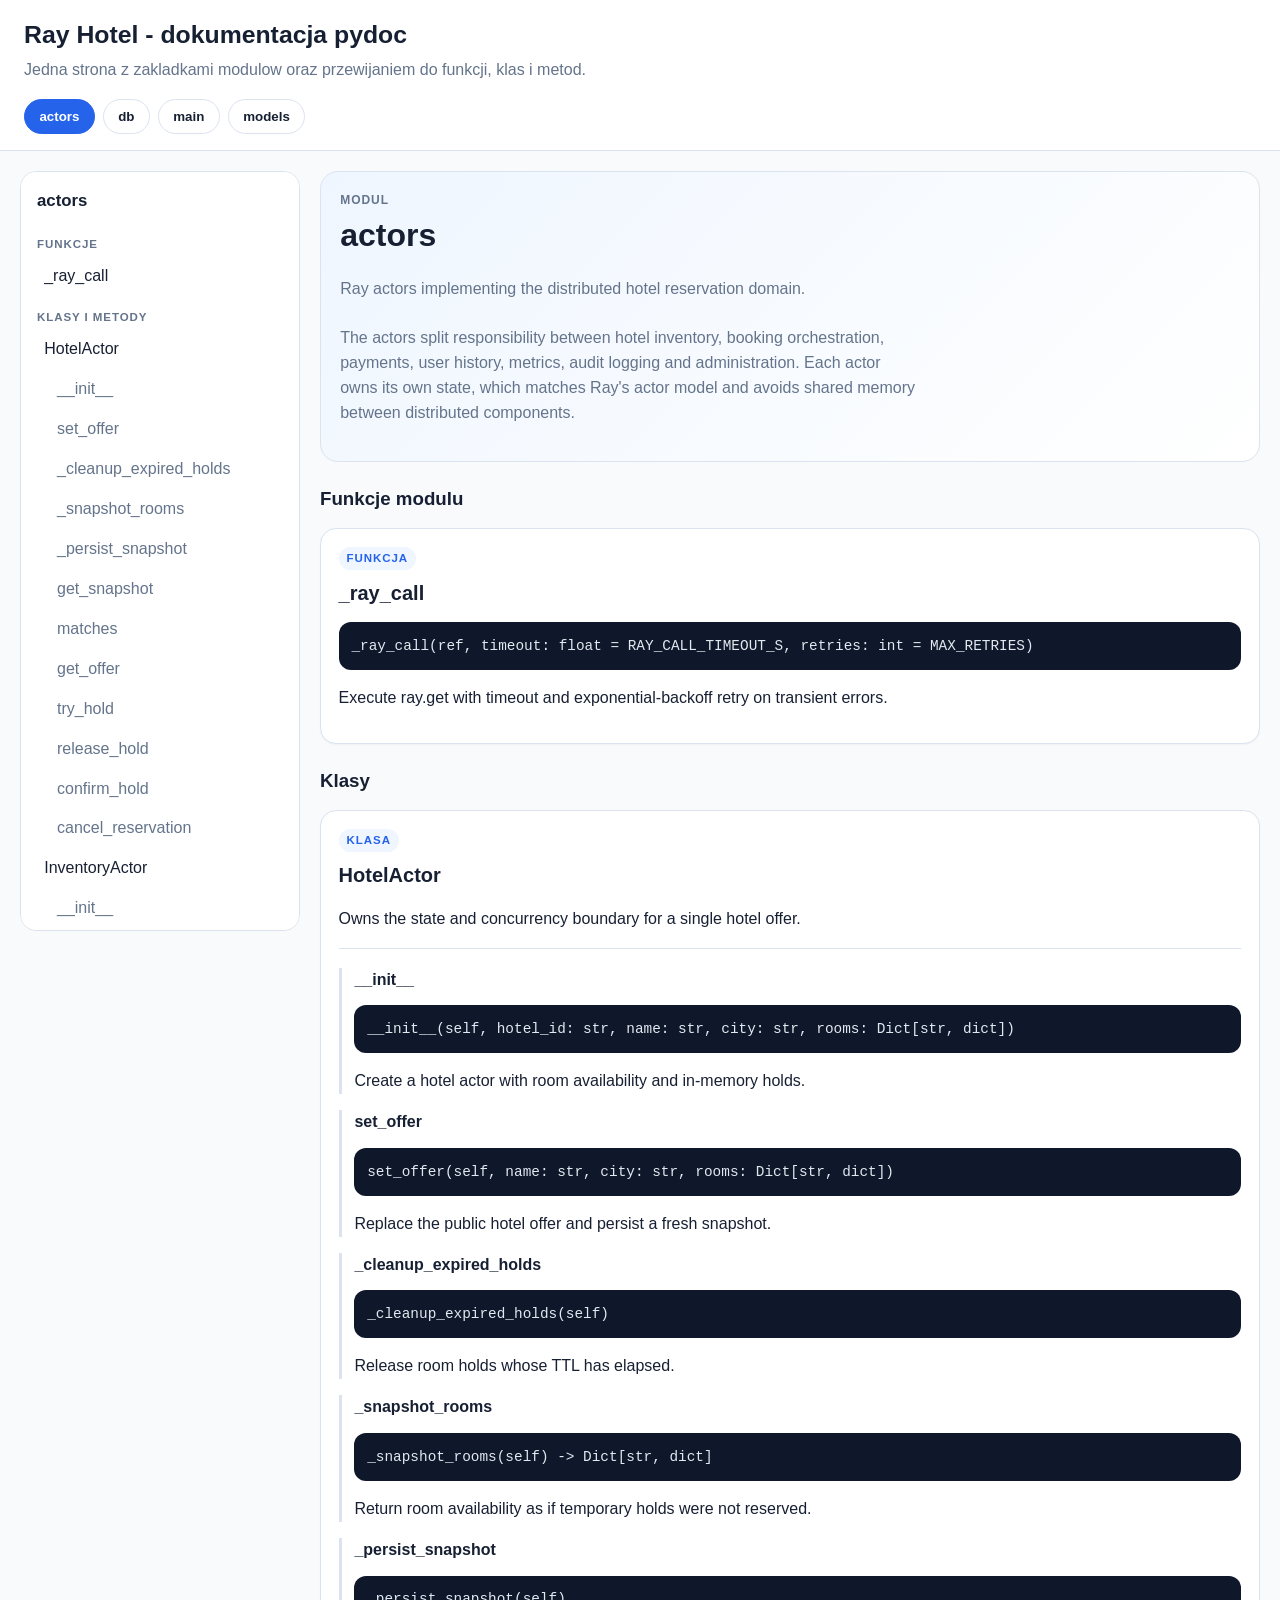
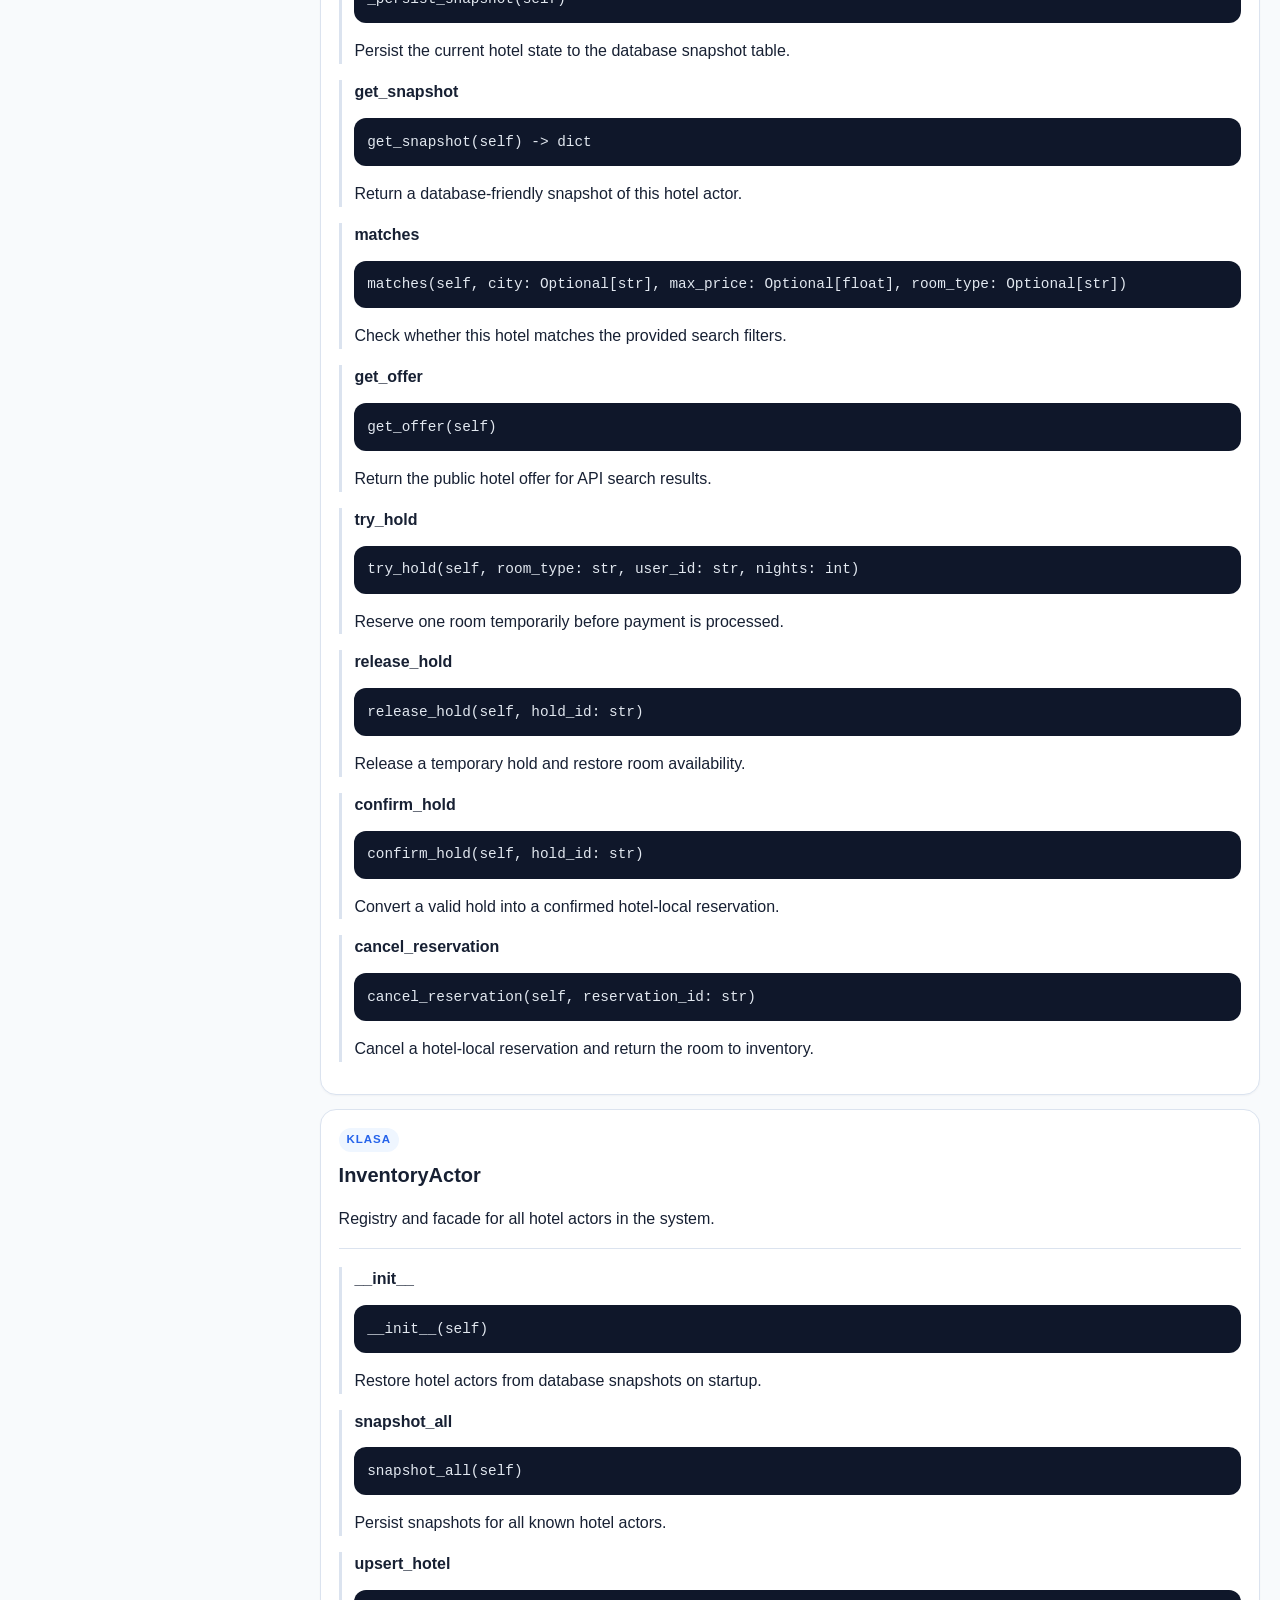
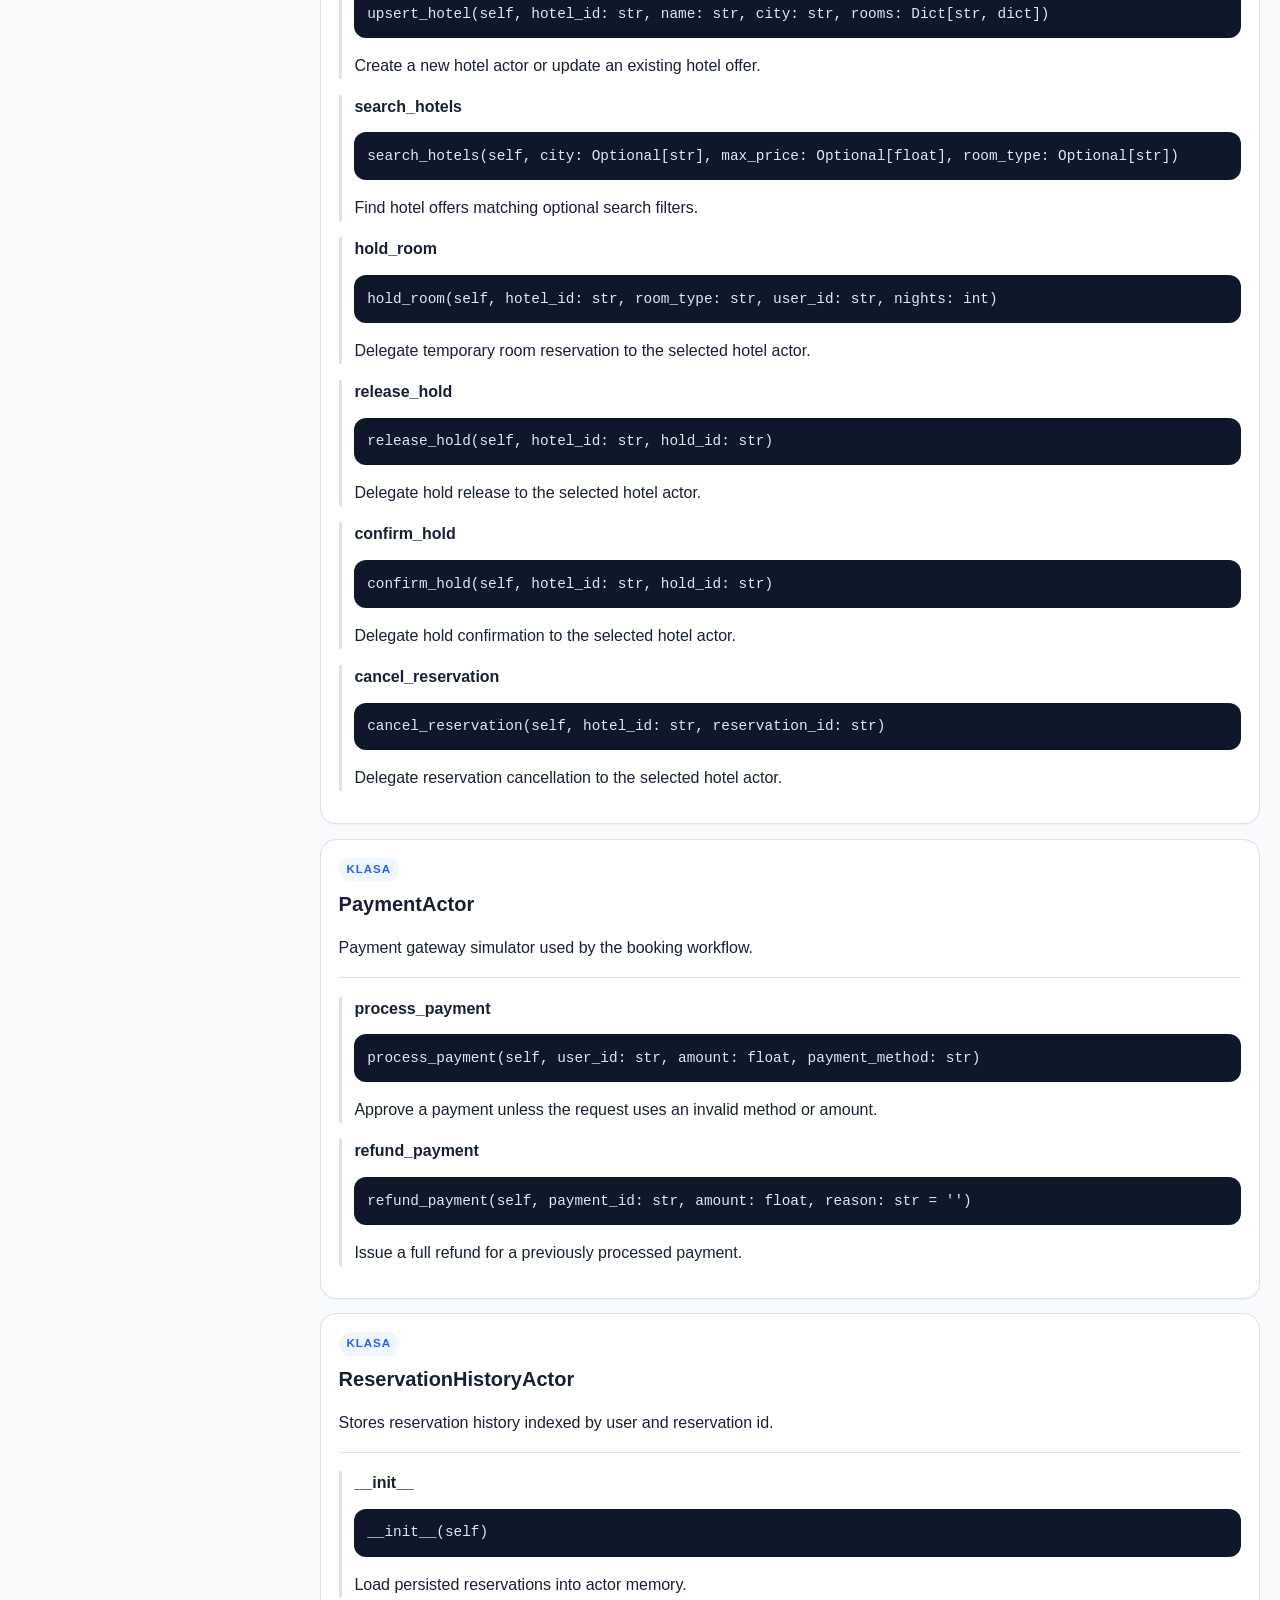
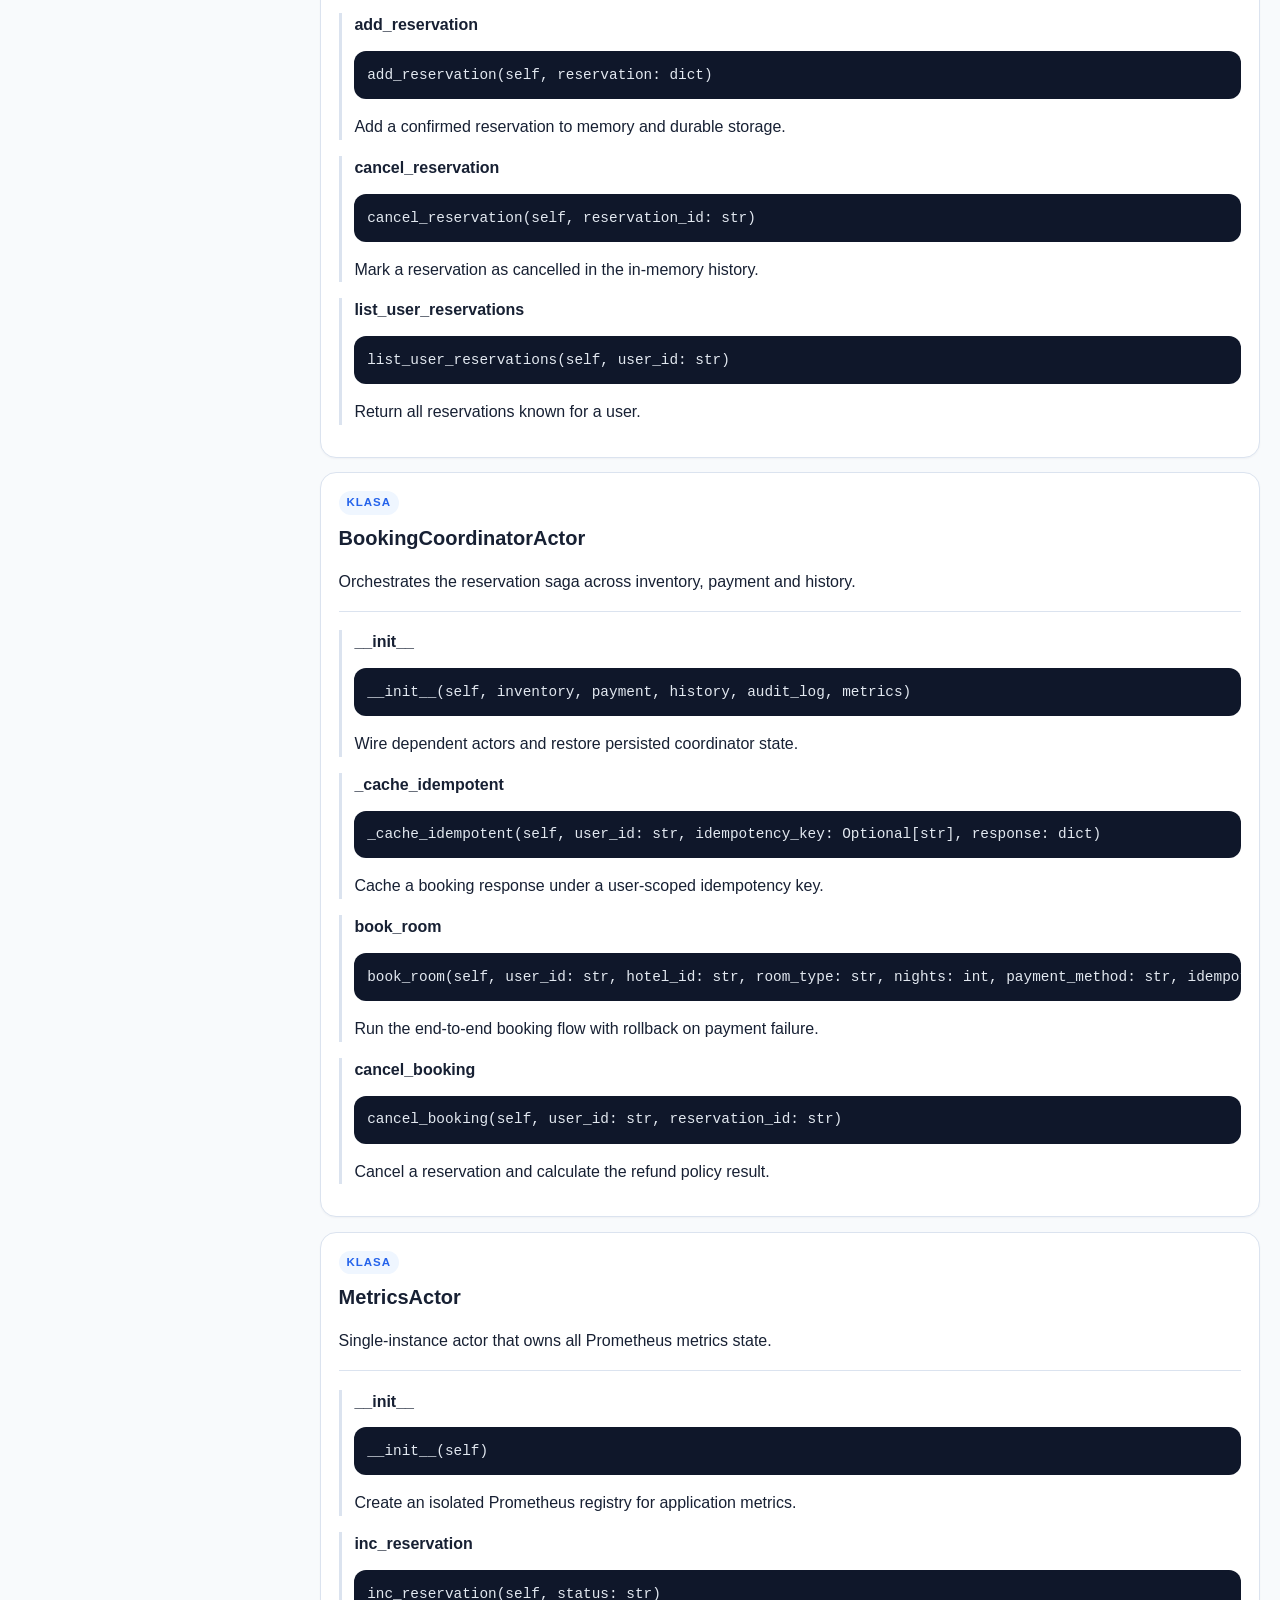
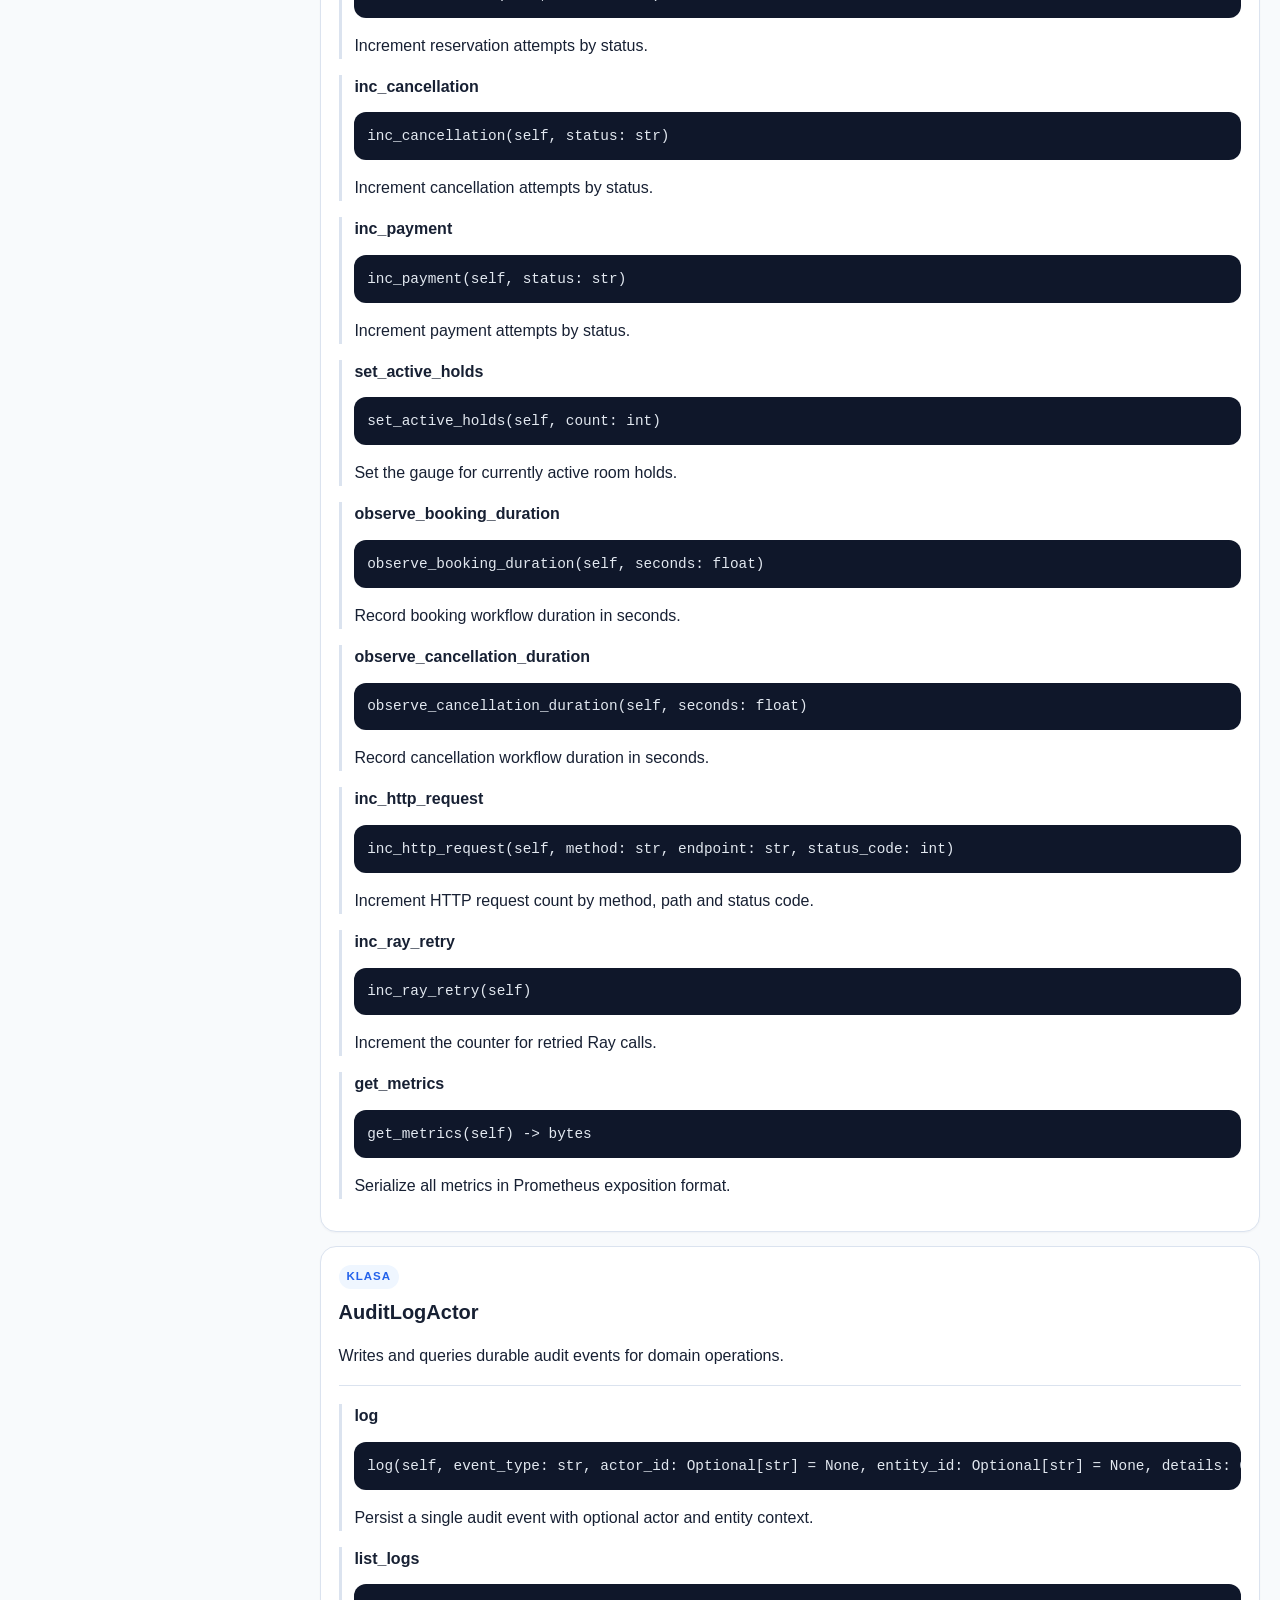
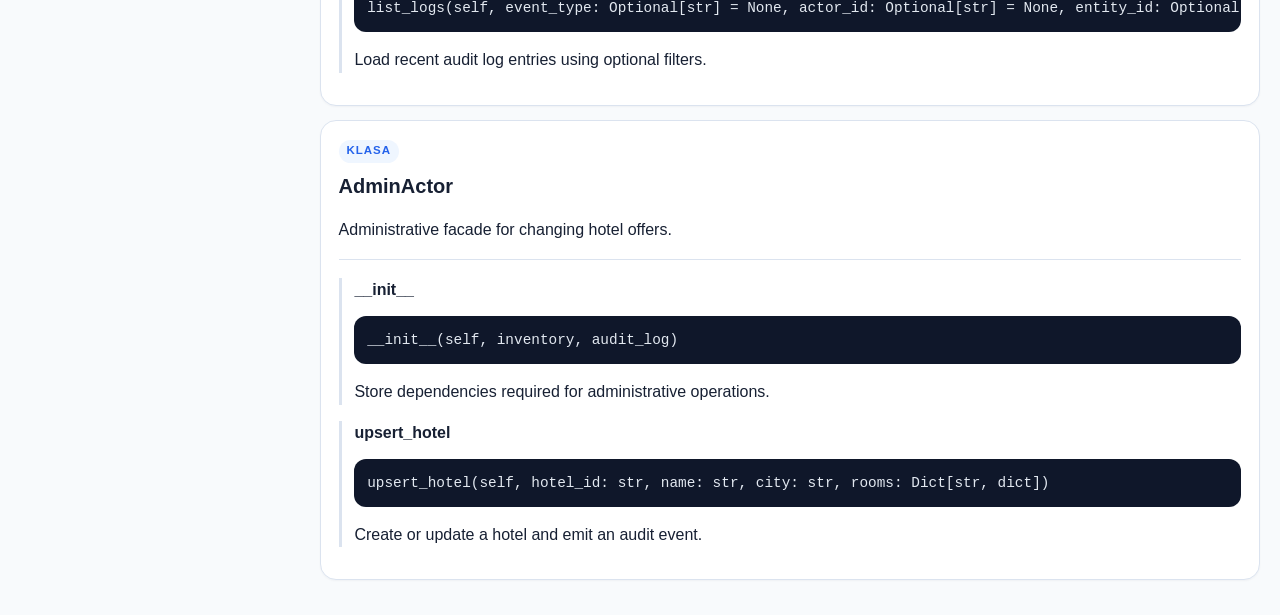
==== docs/pydoc/index.html @ 4aa2797e "docs" ====
<!doctype html>
<html lang='pl'>
<head>
<meta charset='utf-8'>
<meta name='viewport' content='width=device-width, initial-scale=1'>
<title>Ray Hotel - pydoc</title>
<style>
:root{--bg:#f8fafc;--panel:#fff;--ink:#172033;--muted:#64748b;--line:#dbe3ef;--brand:#2563eb;--soft:#eff6ff}
*{box-sizing:border-box}html{scroll-behavior:smooth}body{margin:0;background:var(--bg);color:var(--ink);font-family:Segoe UI,Arial,sans-serif;line-height:1.55}
header{position:sticky;top:0;z-index:20;background:rgba(255,255,255,.94);backdrop-filter:blur(8px);border-bottom:1px solid var(--line);padding:1rem 1.5rem}
h1{margin:0;font-size:1.55rem}header p{margin:.25rem 0 1rem;color:var(--muted)}
.tabs{display:flex;gap:.5rem;flex-wrap:wrap}.tab{border:1px solid var(--line);background:#fff;color:var(--ink);padding:.55rem .9rem;border-radius:999px;cursor:pointer;font-weight:650}
.tab.active,.tab:hover{background:var(--brand);border-color:var(--brand);color:#fff}
.layout{display:grid;grid-template-columns:280px minmax(0,1fr);gap:1.25rem;max-width:1280px;margin:0 auto;padding:1.25rem}
aside{position:sticky;top:118px;align-self:start;max-height:calc(100vh - 140px);overflow:auto;background:var(--panel);border:1px solid var(--line);border-radius:16px;padding:1rem}
.module-nav{display:none}.module-nav.active{display:grid;gap:.25rem}.module-nav strong{font-size:1.05rem;margin-bottom:.45rem}.module-nav span{margin-top:.7rem;font-size:.72rem;text-transform:uppercase;letter-spacing:.08em;color:var(--muted);font-weight:800}
.module-nav a{display:block;text-decoration:none;color:var(--ink);padding:.35rem .45rem;border-radius:8px}.module-nav a:hover{background:var(--soft);color:var(--brand)}.method-link{padding-left:1.25rem!important;color:var(--muted)!important}
main{min-width:0}.module-panel{display:none}.module-panel.active{display:block}.module-hero{background:linear-gradient(135deg,#eff6ff,#fff);border:1px solid var(--line);border-radius:18px;padding:1.2rem;margin-bottom:1rem}
.eyebrow{margin:0;color:var(--brand);font-size:.75rem;text-transform:uppercase;letter-spacing:.08em;font-weight:800}.module-hero h2{margin:.1rem 0 .5rem;font-size:2rem}.module-hero p{color:var(--muted)}
h3{margin:1.4rem 0 .75rem}.doc-card{scroll-margin-top:132px;background:var(--panel);border:1px solid var(--line);border-radius:16px;padding:1rem 1.1rem;margin:.9rem 0;box-shadow:0 1px 2px rgba(15,23,42,.04)}
.doc-card:target,.method:target{outline:2px solid var(--brand);background:#f8fbff}.kind{display:inline-block;color:var(--brand);background:var(--soft);font-size:.72rem;text-transform:uppercase;letter-spacing:.08em;font-weight:800;border-radius:999px;padding:.18rem .5rem}
h4{margin:.5rem 0;font-size:1.25rem}h5{margin:.9rem 0 .35rem;font-size:1rem}pre{overflow:auto;background:#0f172a;color:#e2e8f0;border-radius:12px;padding:.8rem}code{font-family:Cascadia Code,Consolas,monospace;font-size:.9rem}
.methods{border-top:1px solid var(--line);margin-top:1rem;padding-top:.25rem}.method{scroll-margin-top:132px;border-left:3px solid var(--line);padding-left:.8rem;margin:.7rem 0}
@media(max-width:850px){.layout{grid-template-columns:1fr}aside{position:static;max-height:none}header{position:static}.doc-card,.method{scroll-margin-top:16px}}
</style>
</head>
<body>
<header>
<h1>Ray Hotel - dokumentacja pydoc</h1>
<p>Jedna strona z zakladkami modulow oraz przewijaniem do funkcji, klas i metod.</p>
<div class='tabs'><button class='tab active' type='button' data-module='actors'>actors</button><button class='tab' type='button' data-module='db'>db</button><button class='tab' type='button' data-module='main'>main</button><button class='tab' type='button' data-module='models'>models</button></div>
</header>
<div class='layout'>
<aside><nav class='module-nav active' data-module='actors'><strong>actors</strong>
<span>Funkcje</span>
<a href='#actors--ray-call' data-module='actors'>_ray_call</a>
<span>Klasy i metody</span>
<a href='#actors-hotelactor' data-module='actors'>HotelActor</a>
<a class='method-link' href='#actors-hotelactor---init--' data-module='actors'>__init__</a>
<a class='method-link' href='#actors-hotelactor-set-offer' data-module='actors'>set_offer</a>
<a class='method-link' href='#actors-hotelactor--cleanup-expired-holds' data-module='actors'>_cleanup_expired_holds</a>
<a class='method-link' href='#actors-hotelactor--snapshot-rooms' data-module='actors'>_snapshot_rooms</a>
<a class='method-link' href='#actors-hotelactor--persist-snapshot' data-module='actors'>_persist_snapshot</a>
<a class='method-link' href='#actors-hotelactor-get-snapshot' data-module='actors'>get_snapshot</a>
<a class='method-link' href='#actors-hotelactor-matches' data-module='actors'>matches</a>
<a class='method-link' href='#actors-hotelactor-get-offer' data-module='actors'>get_offer</a>
<a class='method-link' href='#actors-hotelactor-try-hold' data-module='actors'>try_hold</a>
<a class='method-link' href='#actors-hotelactor-release-hold' data-module='actors'>release_hold</a>
<a class='method-link' href='#actors-hotelactor-confirm-hold' data-module='actors'>confirm_hold</a>
<a class='method-link' href='#actors-hotelactor-cancel-reservation' data-module='actors'>cancel_reservation</a>
<a href='#actors-inventoryactor' data-module='actors'>InventoryActor</a>
<a class='method-link' href='#actors-inventoryactor---init--' data-module='actors'>__init__</a>
<a class='method-link' href='#actors-inventoryactor-snapshot-all' data-module='actors'>snapshot_all</a>
<a class='method-link' href='#actors-inventoryactor-upsert-hotel' data-module='actors'>upsert_hotel</a>
<a class='method-link' href='#actors-inventoryactor-search-hotels' data-module='actors'>search_hotels</a>
<a class='method-link' href='#actors-inventoryactor-hold-room' data-module='actors'>hold_room</a>
<a class='method-link' href='#actors-inventoryactor-release-hold' data-module='actors'>release_hold</a>
<a class='method-link' href='#actors-inventoryactor-confirm-hold' data-module='actors'>confirm_hold</a>
<a class='method-link' href='#actors-inventoryactor-cancel-reservation' data-module='actors'>cancel_reservation</a>
<a href='#actors-paymentactor' data-module='actors'>PaymentActor</a>
<a class='method-link' href='#actors-paymentactor-process-payment' data-module='actors'>process_payment</a>
<a class='method-link' href='#actors-paymentactor-refund-payment' data-module='actors'>refund_payment</a>
<a href='#actors-reservationhistoryactor' data-module='actors'>ReservationHistoryActor</a>
<a class='method-link' href='#actors-reservationhistoryactor---init--' data-module='actors'>__init__</a>
<a class='method-link' href='#actors-reservationhistoryactor-add-reservation' data-module='actors'>add_reservation</a>
<a class='method-link' href='#actors-reservationhistoryactor-cancel-reservation' data-module='actors'>cancel_reservation</a>
<a class='method-link' href='#actors-reservationhistoryactor-list-user-reservations' data-module='actors'>list_user_reservations</a>
<a href='#actors-bookingcoordinatoractor' data-module='actors'>BookingCoordinatorActor</a>
<a class='method-link' href='#actors-bookingcoordinatoractor---init--' data-module='actors'>__init__</a>
<a class='method-link' href='#actors-bookingcoordinatoractor--cache-idempotent' data-module='actors'>_cache_idempotent</a>
<a class='method-link' href='#actors-bookingcoordinatoractor-book-room' data-module='actors'>book_room</a>
<a class='method-link' href='#actors-bookingcoordinatoractor-cancel-booking' data-module='actors'>cancel_booking</a>
<a href='#actors-metricsactor' data-module='actors'>MetricsActor</a>
<a class='method-link' href='#actors-metricsactor---init--' data-module='actors'>__init__</a>
<a class='method-link' href='#actors-metricsactor-inc-reservation' data-module='actors'>inc_reservation</a>
<a class='method-link' href='#actors-metricsactor-inc-cancellation' data-module='actors'>inc_cancellation</a>
<a class='method-link' href='#actors-metricsactor-inc-payment' data-module='actors'>inc_payment</a>
<a class='method-link' href='#actors-metricsactor-set-active-holds' data-module='actors'>set_active_holds</a>
<a class='method-link' href='#actors-metricsactor-observe-booking-duration' data-module='actors'>observe_booking_duration</a>
<a class='method-link' href='#actors-metricsactor-observe-cancellation-duration' data-module='actors'>observe_cancellation_duration</a>
<a class='method-link' href='#actors-metricsactor-inc-http-request' data-module='actors'>inc_http_request</a>
<a class='method-link' href='#actors-metricsactor-inc-ray-retry' data-module='actors'>inc_ray_retry</a>
<a class='method-link' href='#actors-metricsactor-get-metrics' data-module='actors'>get_metrics</a>
<a href='#actors-auditlogactor' data-module='actors'>AuditLogActor</a>
<a class='method-link' href='#actors-auditlogactor-log' data-module='actors'>log</a>
<a class='method-link' href='#actors-auditlogactor-list-logs' data-module='actors'>list_logs</a>
<a href='#actors-adminactor' data-module='actors'>AdminActor</a>
<a class='method-link' href='#actors-adminactor---init--' data-module='actors'>__init__</a>
<a class='method-link' href='#actors-adminactor-upsert-hotel' data-module='actors'>upsert_hotel</a></nav><nav class='module-nav' data-module='db'><strong>db</strong>
<span>Funkcje</span>
<a href='#db-init-db' data-module='db'>init_db</a>
<a href='#db-save-hotel-snapshot' data-module='db'>save_hotel_snapshot</a>
<a href='#db-load-hotels' data-module='db'>load_hotels</a>
<a href='#db-save-reservation' data-module='db'>save_reservation</a>
<a href='#db-update-reservation-status' data-module='db'>update_reservation_status</a>
<a href='#db-load-reservations' data-module='db'>load_reservations</a>
<a href='#db-load-reservations-by-user' data-module='db'>load_reservations_by_user</a>
<a href='#db--reservation-to-dict' data-module='db'>_reservation_to_dict</a>
<a href='#db-write-audit-log' data-module='db'>write_audit_log</a>
<a href='#db-load-audit-logs' data-module='db'>load_audit_logs</a>
<span>Klasy i metody</span>
<a href='#db-hotel' data-module='db'>Hotel</a>
<a href='#db-reservation' data-module='db'>Reservation</a>
<a href='#db-auditlog' data-module='db'>AuditLog</a></nav><nav class='module-nav' data-module='main'><strong>main</strong>
<span>Funkcje</span>
<a href='#main--init-ray' data-module='main'>_init_ray</a>
<a href='#main--get-or-create-named-actor' data-module='main'>_get_or_create_named_actor</a>
<a href='#main--seed-data' data-module='main'>_seed_data</a>
<a href='#main--create-access-token' data-module='main'>_create_access_token</a>
<a href='#main--get-current-user' data-module='main'>_get_current_user</a>
<a href='#main--require-role' data-module='main'>_require_role</a>
<a href='#main--snapshot-loop' data-module='main'>_snapshot_loop</a>
<a href='#main-lifespan' data-module='main'>lifespan</a>
<a href='#main--track-http-metrics' data-module='main'>_track_http_metrics</a>
<a href='#main-health-check' data-module='main'>health_check</a>
<a href='#main-metrics-endpoint' data-module='main'>metrics_endpoint</a>
<a href='#main-login' data-module='main'>login</a>
<a href='#main-search-hotels' data-module='main'>search_hotels</a>
<a href='#main-create-reservation' data-module='main'>create_reservation</a>
<a href='#main-cancel-reservation' data-module='main'>cancel_reservation</a>
<a href='#main-user-reservations' data-module='main'>user_reservations</a>
<a href='#main-upsert-hotel' data-module='main'>upsert_hotel</a>
<a href='#main-get-audit-logs' data-module='main'>get_audit_logs</a></nav><nav class='module-nav' data-module='models'><strong>models</strong>
<span>Klasy i metody</span>
<a href='#models-loginrequest' data-module='models'>LoginRequest</a>
<a href='#models-loginresponse' data-module='models'>LoginResponse</a>
<a href='#models-searchrequest' data-module='models'>SearchRequest</a>
<a href='#models-roomconfig' data-module='models'>RoomConfig</a>
<a href='#models-hotelupsertrequest' data-module='models'>HotelUpsertRequest</a>
<a href='#models-reservationcreaterequest' data-module='models'>ReservationCreateRequest</a>
<a href='#models-reservationcancelrequest' data-module='models'>ReservationCancelRequest</a>
<a href='#models-reservationresponse' data-module='models'>ReservationResponse</a>
<a href='#models-userreservationsresponse' data-module='models'>UserReservationsResponse</a>
<a href='#models-auditlogentry' data-module='models'>AuditLogEntry</a>
<a href='#models-auditlogsresponse' data-module='models'>AuditLogsResponse</a></nav></aside>
<main><section class='module-panel active' id='module-actors'>
<div class='module-hero'><p class='eyebrow'>Modul</p><h2>actors</h2>
<p>Ray actors implementing the distributed hotel reservation domain.<br><br>The actors split responsibility between hotel inventory, booking orchestration,<br>payments, user history, metrics, audit logging and administration.  Each actor<br>owns its own state, which matches Ray&#x27;s actor model and avoids shared memory<br>between distributed components.</p></div>
<h3>Funkcje modulu</h3>
<article class='doc-card' id='actors--ray-call'>
<div class='kind'>funkcja</div>
<h4>_ray_call</h4>
<pre><code>_ray_call(ref, timeout: float = RAY_CALL_TIMEOUT_S, retries: int = MAX_RETRIES)</code></pre>
<p>Execute ray.get with timeout and exponential-backoff retry on transient errors.</p>
</article>
<h3>Klasy</h3>
<article class='doc-card class-card' id='actors-hotelactor'>
<div class='kind'>klasa</div>
<h4>HotelActor</h4>
<p>Owns the state and concurrency boundary for a single hotel offer.</p>
<div class='methods'>
<section class='method' id='actors-hotelactor---init--'>
<h5>__init__</h5>
<pre><code>__init__(self, hotel_id: str, name: str, city: str, rooms: Dict[str, dict])</code></pre>
<p>Create a hotel actor with room availability and in-memory holds.</p>
</section>
<section class='method' id='actors-hotelactor-set-offer'>
<h5>set_offer</h5>
<pre><code>set_offer(self, name: str, city: str, rooms: Dict[str, dict])</code></pre>
<p>Replace the public hotel offer and persist a fresh snapshot.</p>
</section>
<section class='method' id='actors-hotelactor--cleanup-expired-holds'>
<h5>_cleanup_expired_holds</h5>
<pre><code>_cleanup_expired_holds(self)</code></pre>
<p>Release room holds whose TTL has elapsed.</p>
</section>
<section class='method' id='actors-hotelactor--snapshot-rooms'>
<h5>_snapshot_rooms</h5>
<pre><code>_snapshot_rooms(self) -&gt; Dict[str, dict]</code></pre>
<p>Return room availability as if temporary holds were not reserved.</p>
</section>
<section class='method' id='actors-hotelactor--persist-snapshot'>
<h5>_persist_snapshot</h5>
<pre><code>_persist_snapshot(self)</code></pre>
<p>Persist the current hotel state to the database snapshot table.</p>
</section>
<section class='method' id='actors-hotelactor-get-snapshot'>
<h5>get_snapshot</h5>
<pre><code>get_snapshot(self) -&gt; dict</code></pre>
<p>Return a database-friendly snapshot of this hotel actor.</p>
</section>
<section class='method' id='actors-hotelactor-matches'>
<h5>matches</h5>
<pre><code>matches(self, city: Optional[str], max_price: Optional[float], room_type: Optional[str])</code></pre>
<p>Check whether this hotel matches the provided search filters.</p>
</section>
<section class='method' id='actors-hotelactor-get-offer'>
<h5>get_offer</h5>
<pre><code>get_offer(self)</code></pre>
<p>Return the public hotel offer for API search results.</p>
</section>
<section class='method' id='actors-hotelactor-try-hold'>
<h5>try_hold</h5>
<pre><code>try_hold(self, room_type: str, user_id: str, nights: int)</code></pre>
<p>Reserve one room temporarily before payment is processed.</p>
</section>
<section class='method' id='actors-hotelactor-release-hold'>
<h5>release_hold</h5>
<pre><code>release_hold(self, hold_id: str)</code></pre>
<p>Release a temporary hold and restore room availability.</p>
</section>
<section class='method' id='actors-hotelactor-confirm-hold'>
<h5>confirm_hold</h5>
<pre><code>confirm_hold(self, hold_id: str)</code></pre>
<p>Convert a valid hold into a confirmed hotel-local reservation.</p>
</section>
<section class='method' id='actors-hotelactor-cancel-reservation'>
<h5>cancel_reservation</h5>
<pre><code>cancel_reservation(self, reservation_id: str)</code></pre>
<p>Cancel a hotel-local reservation and return the room to inventory.</p>
</section>
</div>
</article>
<article class='doc-card class-card' id='actors-inventoryactor'>
<div class='kind'>klasa</div>
<h4>InventoryActor</h4>
<p>Registry and facade for all hotel actors in the system.</p>
<div class='methods'>
<section class='method' id='actors-inventoryactor---init--'>
<h5>__init__</h5>
<pre><code>__init__(self)</code></pre>
<p>Restore hotel actors from database snapshots on startup.</p>
</section>
<section class='method' id='actors-inventoryactor-snapshot-all'>
<h5>snapshot_all</h5>
<pre><code>snapshot_all(self)</code></pre>
<p>Persist snapshots for all known hotel actors.</p>
</section>
<section class='method' id='actors-inventoryactor-upsert-hotel'>
<h5>upsert_hotel</h5>
<pre><code>upsert_hotel(self, hotel_id: str, name: str, city: str, rooms: Dict[str, dict])</code></pre>
<p>Create a new hotel actor or update an existing hotel offer.</p>
</section>
<section class='method' id='actors-inventoryactor-search-hotels'>
<h5>search_hotels</h5>
<pre><code>search_hotels(self, city: Optional[str], max_price: Optional[float], room_type: Optional[str])</code></pre>
<p>Find hotel offers matching optional search filters.</p>
</section>
<section class='method' id='actors-inventoryactor-hold-room'>
<h5>hold_room</h5>
<pre><code>hold_room(self, hotel_id: str, room_type: str, user_id: str, nights: int)</code></pre>
<p>Delegate temporary room reservation to the selected hotel actor.</p>
</section>
<section class='method' id='actors-inventoryactor-release-hold'>
<h5>release_hold</h5>
<pre><code>release_hold(self, hotel_id: str, hold_id: str)</code></pre>
<p>Delegate hold release to the selected hotel actor.</p>
</section>
<section class='method' id='actors-inventoryactor-confirm-hold'>
<h5>confirm_hold</h5>
<pre><code>confirm_hold(self, hotel_id: str, hold_id: str)</code></pre>
<p>Delegate hold confirmation to the selected hotel actor.</p>
</section>
<section class='method' id='actors-inventoryactor-cancel-reservation'>
<h5>cancel_reservation</h5>
<pre><code>cancel_reservation(self, hotel_id: str, reservation_id: str)</code></pre>
<p>Delegate reservation cancellation to the selected hotel actor.</p>
</section>
</div>
</article>
<article class='doc-card class-card' id='actors-paymentactor'>
<div class='kind'>klasa</div>
<h4>PaymentActor</h4>
<p>Payment gateway simulator used by the booking workflow.</p>
<div class='methods'>
<section class='method' id='actors-paymentactor-process-payment'>
<h5>process_payment</h5>
<pre><code>process_payment(self, user_id: str, amount: float, payment_method: str)</code></pre>
<p>Approve a payment unless the request uses an invalid method or amount.</p>
</section>
<section class='method' id='actors-paymentactor-refund-payment'>
<h5>refund_payment</h5>
<pre><code>refund_payment(self, payment_id: str, amount: float, reason: str = &#x27;&#x27;)</code></pre>
<p>Issue a full refund for a previously processed payment.</p>
</section>
</div>
</article>
<article class='doc-card class-card' id='actors-reservationhistoryactor'>
<div class='kind'>klasa</div>
<h4>ReservationHistoryActor</h4>
<p>Stores reservation history indexed by user and reservation id.</p>
<div class='methods'>
<section class='method' id='actors-reservationhistoryactor---init--'>
<h5>__init__</h5>
<pre><code>__init__(self)</code></pre>
<p>Load persisted reservations into actor memory.</p>
</section>
<section class='method' id='actors-reservationhistoryactor-add-reservation'>
<h5>add_reservation</h5>
<pre><code>add_reservation(self, reservation: dict)</code></pre>
<p>Add a confirmed reservation to memory and durable storage.</p>
</section>
<section class='method' id='actors-reservationhistoryactor-cancel-reservation'>
<h5>cancel_reservation</h5>
<pre><code>cancel_reservation(self, reservation_id: str)</code></pre>
<p>Mark a reservation as cancelled in the in-memory history.</p>
</section>
<section class='method' id='actors-reservationhistoryactor-list-user-reservations'>
<h5>list_user_reservations</h5>
<pre><code>list_user_reservations(self, user_id: str)</code></pre>
<p>Return all reservations known for a user.</p>
</section>
</div>
</article>
<article class='doc-card class-card' id='actors-bookingcoordinatoractor'>
<div class='kind'>klasa</div>
<h4>BookingCoordinatorActor</h4>
<p>Orchestrates the reservation saga across inventory, payment and history.</p>
<div class='methods'>
<section class='method' id='actors-bookingcoordinatoractor---init--'>
<h5>__init__</h5>
<pre><code>__init__(self, inventory, payment, history, audit_log, metrics)</code></pre>
<p>Wire dependent actors and restore persisted coordinator state.</p>
</section>
<section class='method' id='actors-bookingcoordinatoractor--cache-idempotent'>
<h5>_cache_idempotent</h5>
<pre><code>_cache_idempotent(self, user_id: str, idempotency_key: Optional[str], response: dict)</code></pre>
<p>Cache a booking response under a user-scoped idempotency key.</p>
</section>
<section class='method' id='actors-bookingcoordinatoractor-book-room'>
<h5>book_room</h5>
<pre><code>book_room(self, user_id: str, hotel_id: str, room_type: str, nights: int, payment_method: str, idempotency_key: Optional[str] = None)</code></pre>
<p>Run the end-to-end booking flow with rollback on payment failure.</p>
</section>
<section class='method' id='actors-bookingcoordinatoractor-cancel-booking'>
<h5>cancel_booking</h5>
<pre><code>cancel_booking(self, user_id: str, reservation_id: str)</code></pre>
<p>Cancel a reservation and calculate the refund policy result.</p>
</section>
</div>
</article>
<article class='doc-card class-card' id='actors-metricsactor'>
<div class='kind'>klasa</div>
<h4>MetricsActor</h4>
<p>Single-instance actor that owns all Prometheus metrics state.</p>
<div class='methods'>
<section class='method' id='actors-metricsactor---init--'>
<h5>__init__</h5>
<pre><code>__init__(self)</code></pre>
<p>Create an isolated Prometheus registry for application metrics.</p>
</section>
<section class='method' id='actors-metricsactor-inc-reservation'>
<h5>inc_reservation</h5>
<pre><code>inc_reservation(self, status: str)</code></pre>
<p>Increment reservation attempts by status.</p>
</section>
<section class='method' id='actors-metricsactor-inc-cancellation'>
<h5>inc_cancellation</h5>
<pre><code>inc_cancellation(self, status: str)</code></pre>
<p>Increment cancellation attempts by status.</p>
</section>
<section class='method' id='actors-metricsactor-inc-payment'>
<h5>inc_payment</h5>
<pre><code>inc_payment(self, status: str)</code></pre>
<p>Increment payment attempts by status.</p>
</section>
<section class='method' id='actors-metricsactor-set-active-holds'>
<h5>set_active_holds</h5>
<pre><code>set_active_holds(self, count: int)</code></pre>
<p>Set the gauge for currently active room holds.</p>
</section>
<section class='method' id='actors-metricsactor-observe-booking-duration'>
<h5>observe_booking_duration</h5>
<pre><code>observe_booking_duration(self, seconds: float)</code></pre>
<p>Record booking workflow duration in seconds.</p>
</section>
<section class='method' id='actors-metricsactor-observe-cancellation-duration'>
<h5>observe_cancellation_duration</h5>
<pre><code>observe_cancellation_duration(self, seconds: float)</code></pre>
<p>Record cancellation workflow duration in seconds.</p>
</section>
<section class='method' id='actors-metricsactor-inc-http-request'>
<h5>inc_http_request</h5>
<pre><code>inc_http_request(self, method: str, endpoint: str, status_code: int)</code></pre>
<p>Increment HTTP request count by method, path and status code.</p>
</section>
<section class='method' id='actors-metricsactor-inc-ray-retry'>
<h5>inc_ray_retry</h5>
<pre><code>inc_ray_retry(self)</code></pre>
<p>Increment the counter for retried Ray calls.</p>
</section>
<section class='method' id='actors-metricsactor-get-metrics'>
<h5>get_metrics</h5>
<pre><code>get_metrics(self) -&gt; bytes</code></pre>
<p>Serialize all metrics in Prometheus exposition format.</p>
</section>
</div>
</article>
<article class='doc-card class-card' id='actors-auditlogactor'>
<div class='kind'>klasa</div>
<h4>AuditLogActor</h4>
<p>Writes and queries durable audit events for domain operations.</p>
<div class='methods'>
<section class='method' id='actors-auditlogactor-log'>
<h5>log</h5>
<pre><code>log(self, event_type: str, actor_id: Optional[str] = None, entity_id: Optional[str] = None, details: Optional[dict] = None)</code></pre>
<p>Persist a single audit event with optional actor and entity context.</p>
</section>
<section class='method' id='actors-auditlogactor-list-logs'>
<h5>list_logs</h5>
<pre><code>list_logs(self, event_type: Optional[str] = None, actor_id: Optional[str] = None, entity_id: Optional[str] = None, limit: int = 100)</code></pre>
<p>Load recent audit log entries using optional filters.</p>
</section>
</div>
</article>
<article class='doc-card class-card' id='actors-adminactor'>
<div class='kind'>klasa</div>
<h4>AdminActor</h4>
<p>Administrative facade for changing hotel offers.</p>
<div class='methods'>
<section class='method' id='actors-adminactor---init--'>
<h5>__init__</h5>
<pre><code>__init__(self, inventory, audit_log)</code></pre>
<p>Store dependencies required for administrative operations.</p>
</section>
<section class='method' id='actors-adminactor-upsert-hotel'>
<h5>upsert_hotel</h5>
<pre><code>upsert_hotel(self, hotel_id: str, name: str, city: str, rooms: Dict[str, dict])</code></pre>
<p>Create or update a hotel and emit an audit event.</p>
</section>
</div>
</article>
</section><section class='module-panel ' id='module-db'>
<div class='module-hero'><p class='eyebrow'>Modul</p><h2>db</h2>
<p>Database models and persistence helpers for the reservation system.<br><br>The actors keep operational state in memory, while this module provides durable<br>snapshots and append-only audit data in Postgres through SQLAlchemy.</p></div>
<h3>Funkcje modulu</h3>
<article class='doc-card' id='db-init-db'>
<div class='kind'>funkcja</div>
<h4>init_db</h4>
<pre><code>init_db()</code></pre>
<p>Create database tables required by the application.</p>
</article>
<article class='doc-card' id='db-save-hotel-snapshot'>
<div class='kind'>funkcja</div>
<h4>save_hotel_snapshot</h4>
<pre><code>save_hotel_snapshot(hotel_id: str, name: str, city: str, rooms: dict)</code></pre>
<p>Insert or update the latest durable snapshot for a hotel.</p>
</article>
<article class='doc-card' id='db-load-hotels'>
<div class='kind'>funkcja</div>
<h4>load_hotels</h4>
<pre><code>load_hotels() -&gt; list[dict]</code></pre>
<p>Load all persisted hotel snapshots as dictionaries.</p>
</article>
<article class='doc-card' id='db-save-reservation'>
<div class='kind'>funkcja</div>
<h4>save_reservation</h4>
<pre><code>save_reservation(reservation: dict)</code></pre>
<p>Insert a new reservation or update mutable cancellation fields.</p>
</article>
<article class='doc-card' id='db-update-reservation-status'>
<div class='kind'>funkcja</div>
<h4>update_reservation_status</h4>
<pre><code>update_reservation_status(reservation_id: str, status: str, refund_percent: int, refund_amount: float)</code></pre>
<p>Update reservation status and refund information after cancellation.</p>
</article>
<article class='doc-card' id='db-load-reservations'>
<div class='kind'>funkcja</div>
<h4>load_reservations</h4>
<pre><code>load_reservations() -&gt; list[dict]</code></pre>
<p>Load all persisted reservations for actor state restoration.</p>
</article>
<article class='doc-card' id='db-load-reservations-by-user'>
<div class='kind'>funkcja</div>
<h4>load_reservations_by_user</h4>
<pre><code>load_reservations_by_user(user_id: str) -&gt; list[dict]</code></pre>
<p>Load persisted reservations belonging to one user.</p>
</article>
<article class='doc-card' id='db--reservation-to-dict'>
<div class='kind'>funkcja</div>
<h4>_reservation_to_dict</h4>
<pre><code>_reservation_to_dict(item: Reservation) -&gt; dict</code></pre>
<p>Convert a SQLAlchemy reservation row into actor-friendly data.</p>
</article>
<article class='doc-card' id='db-write-audit-log'>
<div class='kind'>funkcja</div>
<h4>write_audit_log</h4>
<pre><code>write_audit_log(entry: dict)</code></pre>
<p>Persist a single audit log entry.</p>
</article>
<article class='doc-card' id='db-load-audit-logs'>
<div class='kind'>funkcja</div>
<h4>load_audit_logs</h4>
<pre><code>load_audit_logs(event_type: Optional[str] = None, actor_id: Optional[str] = None, entity_id: Optional[str] = None, limit: int = 100) -&gt; list[dict]</code></pre>
<p>Load audit entries ordered from newest to oldest.</p>
</article>
<h3>Klasy</h3>
<article class='doc-card class-card' id='db-hotel'>
<div class='kind'>klasa</div>
<h4>Hotel</h4>
<p>Persisted hotel inventory snapshot.</p>
</article>
<article class='doc-card class-card' id='db-reservation'>
<div class='kind'>klasa</div>
<h4>Reservation</h4>
<p>Persisted reservation record used for restore and history.</p>
</article>
<article class='doc-card class-card' id='db-auditlog'>
<div class='kind'>klasa</div>
<h4>AuditLog</h4>
<p>Durable audit event produced by domain operations.</p>
</article>
</section><section class='module-panel ' id='module-main'>
<div class='module-hero'><p class='eyebrow'>Modul</p><h2>main</h2>
<p>FastAPI entrypoint for the Ray-based hotel reservation system.<br><br>The module owns HTTP routing, demo authentication, application lifecycle<br>initialization and the bridge between synchronous API handlers and Ray actors.<br>Ray actors keep domain state and execute distributed reservation workflows,<br>while FastAPI exposes a small JSON API consumed by the demo frontend.</p></div>
<h3>Funkcje modulu</h3>
<article class='doc-card' id='main--init-ray'>
<div class='kind'>funkcja</div>
<h4>_init_ray</h4>
<pre><code>_init_ray()</code></pre>
<p>Initialize Ray by joining a cluster when possible or starting local Ray.</p>
</article>
<article class='doc-card' id='main--get-or-create-named-actor'>
<div class='kind'>funkcja</div>
<h4>_get_or_create_named_actor</h4>
<pre><code>_get_or_create_named_actor(actor_cls, actor_name: str, *args, spread: bool = False)</code></pre>
<p>Return a detached named actor, creating it when it does not exist yet.</p>
</article>
<article class='doc-card' id='main--seed-data'>
<div class='kind'>funkcja</div>
<h4>_seed_data</h4>
<pre><code>_seed_data(admin_actor)</code></pre>
<p>Seed demo hotels through the admin actor for a useful local startup.</p>
</article>
<article class='doc-card' id='main--create-access-token'>
<div class='kind'>funkcja</div>
<h4>_create_access_token</h4>
<pre><code>_create_access_token(username: str, role: str) -&gt; str</code></pre>
<p>Create a short-lived JWT carrying the username and role.</p>
</article>
<article class='doc-card' id='main--get-current-user'>
<div class='kind'>funkcja</div>
<h4>_get_current_user</h4>
<pre><code>_get_current_user(credentials: HTTPAuthorizationCredentials = Depends(_http_bearer)) -&gt; dict</code></pre>
<p>Decode the bearer token and return the authenticated user context.</p>
</article>
<article class='doc-card' id='main--require-role'>
<div class='kind'>funkcja</div>
<h4>_require_role</h4>
<pre><code>_require_role(required_role: str)</code></pre>
<p>Build a FastAPI dependency that allows only the requested role.</p>
</article>
<article class='doc-card' id='main--snapshot-loop'>
<div class='kind'>funkcja</div>
<h4>_snapshot_loop</h4>
<pre><code>_snapshot_loop(app: FastAPI)</code></pre>
<p>Periodically persist hotel inventory snapshots from Ray actors.</p>
</article>
<article class='doc-card' id='main-lifespan'>
<div class='kind'>funkcja</div>
<h4>lifespan</h4>
<pre><code>lifespan(app: FastAPI)</code></pre>
<p>Create infrastructure resources and Ray actors for the API lifespan.</p>
</article>
<article class='doc-card' id='main--track-http-metrics'>
<div class='kind'>funkcja</div>
<h4>_track_http_metrics</h4>
<pre><code>_track_http_metrics(request: Request, call_next)</code></pre>
<p>Record every HTTP response in the Prometheus metrics actor.</p>
</article>
<article class='doc-card' id='main-health-check'>
<div class='kind'>funkcja</div>
<h4>health_check</h4>
<pre><code>health_check()</code></pre>
<p>Return process and Ray cluster health information for probes.</p>
</article>
<article class='doc-card' id='main-metrics-endpoint'>
<div class='kind'>funkcja</div>
<h4>metrics_endpoint</h4>
<pre><code>metrics_endpoint()</code></pre>
<p>Expose application metrics in Prometheus text format.</p>
</article>
<article class='doc-card' id='main-login'>
<div class='kind'>funkcja</div>
<h4>login</h4>
<pre><code>login(payload: LoginRequest)</code></pre>
<p>Authenticate a demo user and return a bearer token.</p>
</article>
<article class='doc-card' id='main-search-hotels'>
<div class='kind'>funkcja</div>
<h4>search_hotels</h4>
<pre><code>search_hotels(payload: SearchRequest)</code></pre>
<p>Search hotels using optional city, price and room type filters.</p>
</article>
<article class='doc-card' id='main-create-reservation'>
<div class='kind'>funkcja</div>
<h4>create_reservation</h4>
<pre><code>create_reservation(payload: ReservationCreateRequest, user: dict = Depends(_get_current_user))</code></pre>
<p>Create a reservation through the booking coordinator actor.</p>
</article>
<article class='doc-card' id='main-cancel-reservation'>
<div class='kind'>funkcja</div>
<h4>cancel_reservation</h4>
<pre><code>cancel_reservation(payload: ReservationCancelRequest, user: dict = Depends(_get_current_user))</code></pre>
<p>Cancel a confirmed reservation owned by the authenticated user.</p>
</article>
<article class='doc-card' id='main-user-reservations'>
<div class='kind'>funkcja</div>
<h4>user_reservations</h4>
<pre><code>user_reservations(user_id: str, user: dict = Depends(_get_current_user))</code></pre>
<p>Return the authenticated user&#x27;s reservation history.</p>
</article>
<article class='doc-card' id='main-upsert-hotel'>
<div class='kind'>funkcja</div>
<h4>upsert_hotel</h4>
<pre><code>upsert_hotel(payload: HotelUpsertRequest, user: dict = Depends(_require_role(&#x27;admin&#x27;)))</code></pre>
<p>Create or update a hotel offer; available only to administrators.</p>
</article>
<article class='doc-card' id='main-get-audit-logs'>
<div class='kind'>funkcja</div>
<h4>get_audit_logs</h4>
<pre><code>get_audit_logs(event_type: Optional[str] = None, actor_id: Optional[str] = None, entity_id: Optional[str] = None, limit: int = 100, user: dict = Depends(_require_role(&#x27;admin&#x27;)))</code></pre>
<p>List audit log entries with optional filters for administrators.</p>
</article>
</section><section class='module-panel ' id='module-models'>
<div class='module-hero'><p class='eyebrow'>Modul</p><h2>models</h2>
<p>Pydantic request and response schemas for the hotel reservation API.</p></div>
<h3>Klasy</h3>
<article class='doc-card class-card' id='models-loginrequest'>
<div class='kind'>klasa</div>
<h4>LoginRequest</h4>
<p>Credentials accepted by the demo authentication endpoint.</p>
</article>
<article class='doc-card class-card' id='models-loginresponse'>
<div class='kind'>klasa</div>
<h4>LoginResponse</h4>
<p>Bearer token returned after successful authentication.</p>
</article>
<article class='doc-card class-card' id='models-searchrequest'>
<div class='kind'>klasa</div>
<h4>SearchRequest</h4>
<p>Optional filters used when searching hotel offers.</p>
</article>
<article class='doc-card class-card' id='models-roomconfig'>
<div class='kind'>klasa</div>
<h4>RoomConfig</h4>
<p>Administrative definition of availability and nightly price for a room.</p>
</article>
<article class='doc-card class-card' id='models-hotelupsertrequest'>
<div class='kind'>klasa</div>
<h4>HotelUpsertRequest</h4>
<p>Payload for creating or updating a hotel offer.</p>
</article>
<article class='doc-card class-card' id='models-reservationcreaterequest'>
<div class='kind'>klasa</div>
<h4>ReservationCreateRequest</h4>
<p>Payload for starting the booking workflow.</p>
</article>
<article class='doc-card class-card' id='models-reservationcancelrequest'>
<div class='kind'>klasa</div>
<h4>ReservationCancelRequest</h4>
<p>Payload for cancelling an existing reservation.</p>
</article>
<article class='doc-card class-card' id='models-reservationresponse'>
<div class='kind'>klasa</div>
<h4>ReservationResponse</h4>
<p>Common response returned by booking and cancellation operations.</p>
</article>
<article class='doc-card class-card' id='models-userreservationsresponse'>
<div class='kind'>klasa</div>
<h4>UserReservationsResponse</h4>
<p>Reservation history returned for a single user.</p>
</article>
<article class='doc-card class-card' id='models-auditlogentry'>
<div class='kind'>klasa</div>
<h4>AuditLogEntry</h4>
<p>Single audit event as exposed by the administrative API.</p>
</article>
<article class='doc-card class-card' id='models-auditlogsresponse'>
<div class='kind'>klasa</div>
<h4>AuditLogsResponse</h4>
<p>Collection response for audit log queries.</p>
</article>
</section></main>
</div>
<script>
function showModule(name){
document.querySelectorAll('.tab').forEach(function(el){el.classList.toggle('active',el.dataset.module===name);});
document.querySelectorAll('.module-panel').forEach(function(el){el.classList.toggle('active',el.id==='module-'+name);});
document.querySelectorAll('.module-nav').forEach(function(el){el.classList.toggle('active',el.dataset.module===name);});
}
document.querySelectorAll('.tab').forEach(function(tab){tab.addEventListener('click',function(){showModule(tab.dataset.module);history.replaceState(null,'','#module-'+tab.dataset.module);window.scrollTo({top:0,behavior:'smooth'});});});
document.querySelectorAll('aside a').forEach(function(link){link.addEventListener('click',function(){showModule(link.dataset.module);});});
if(location.hash){var target=document.getElementById(location.hash.slice(1));if(target){var panel=target.closest('.module-panel');if(panel){showModule(panel.id.replace('module-',''));setTimeout(function(){target.scrollIntoView();},0);}}}
</script>
</body>
</html>
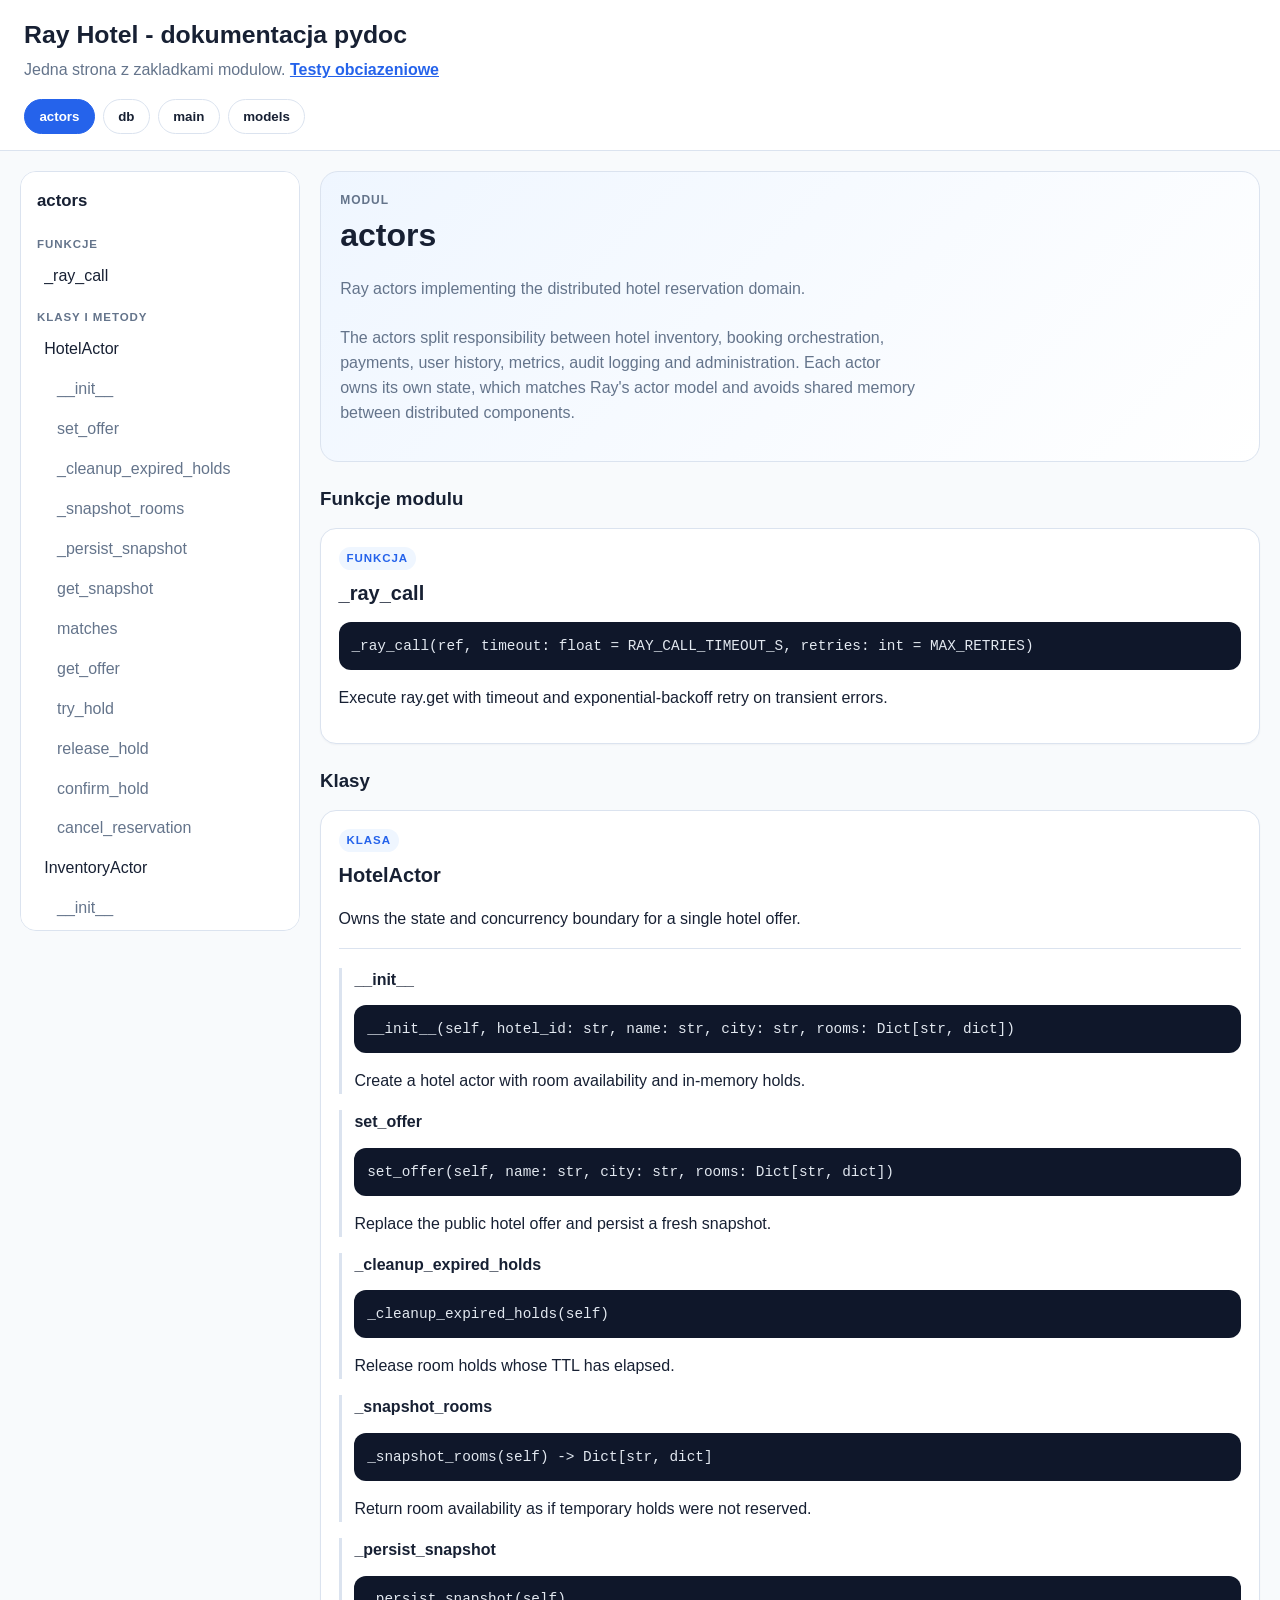
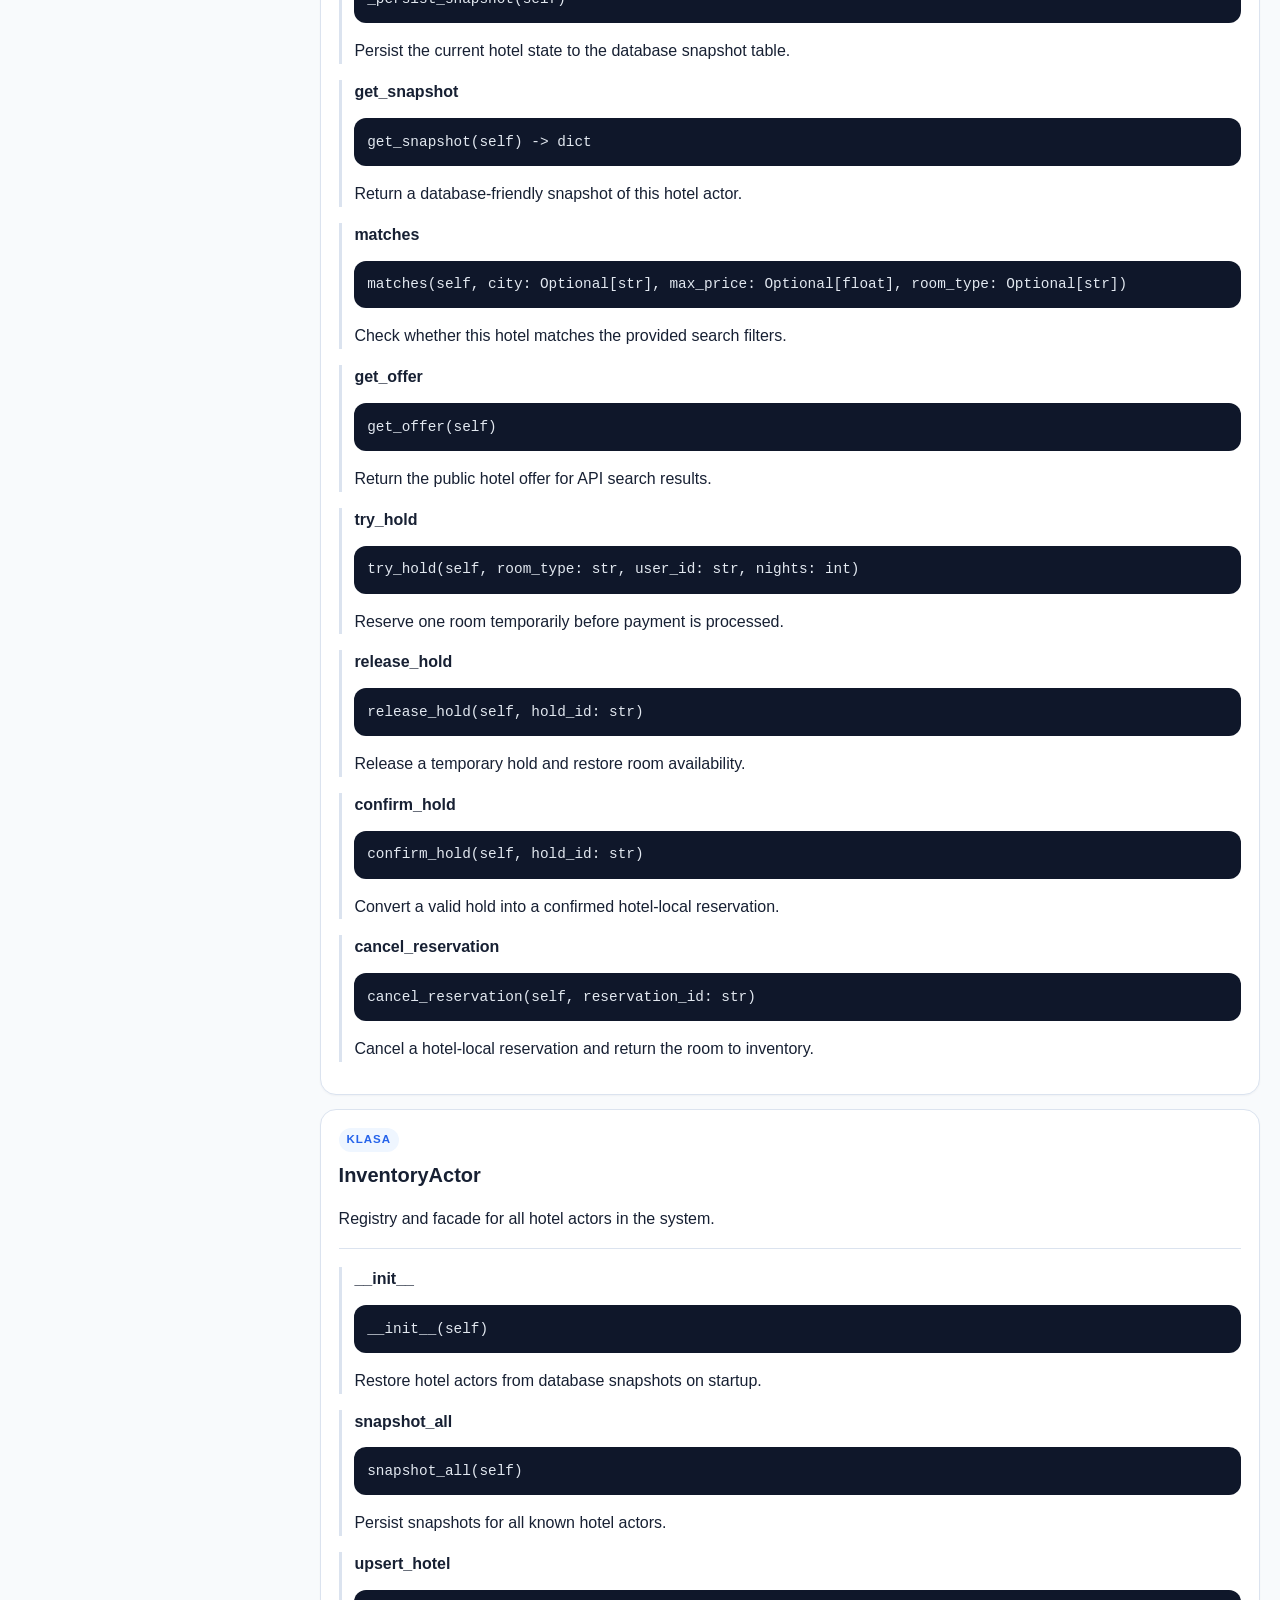
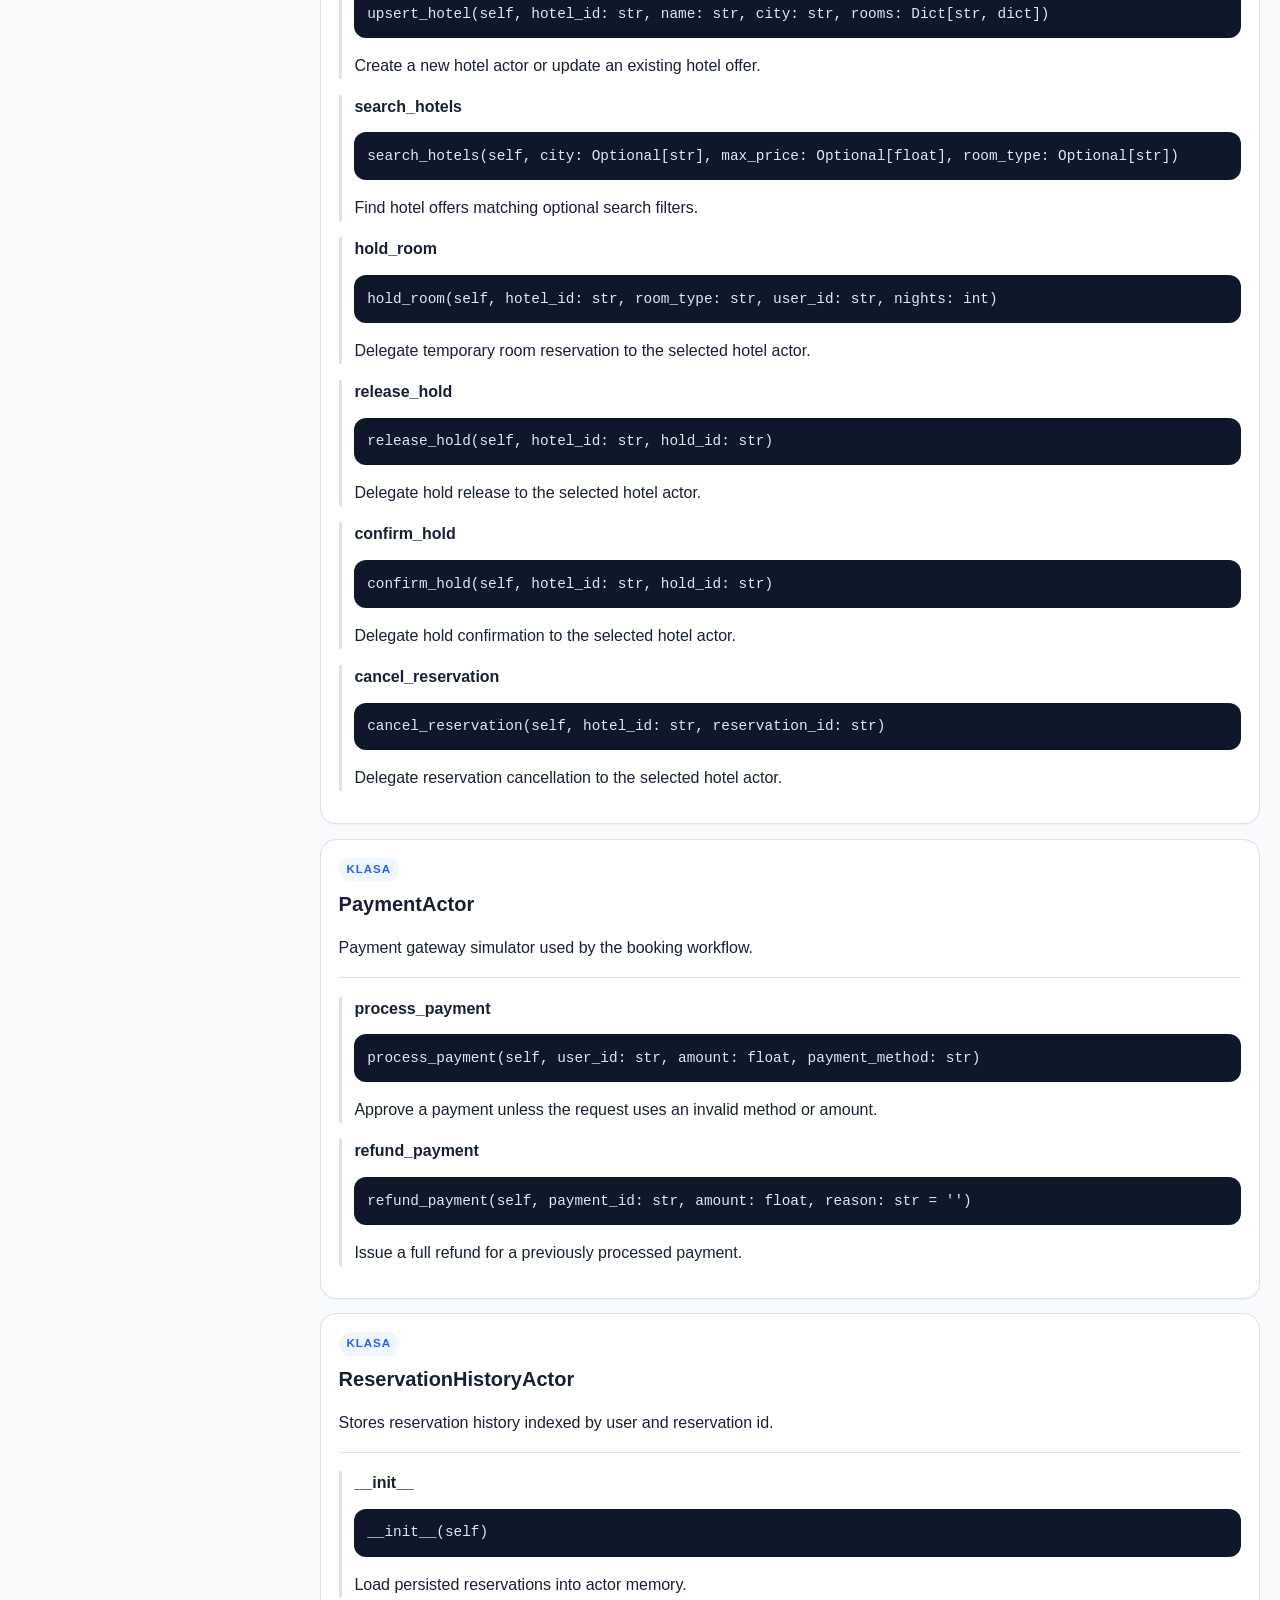
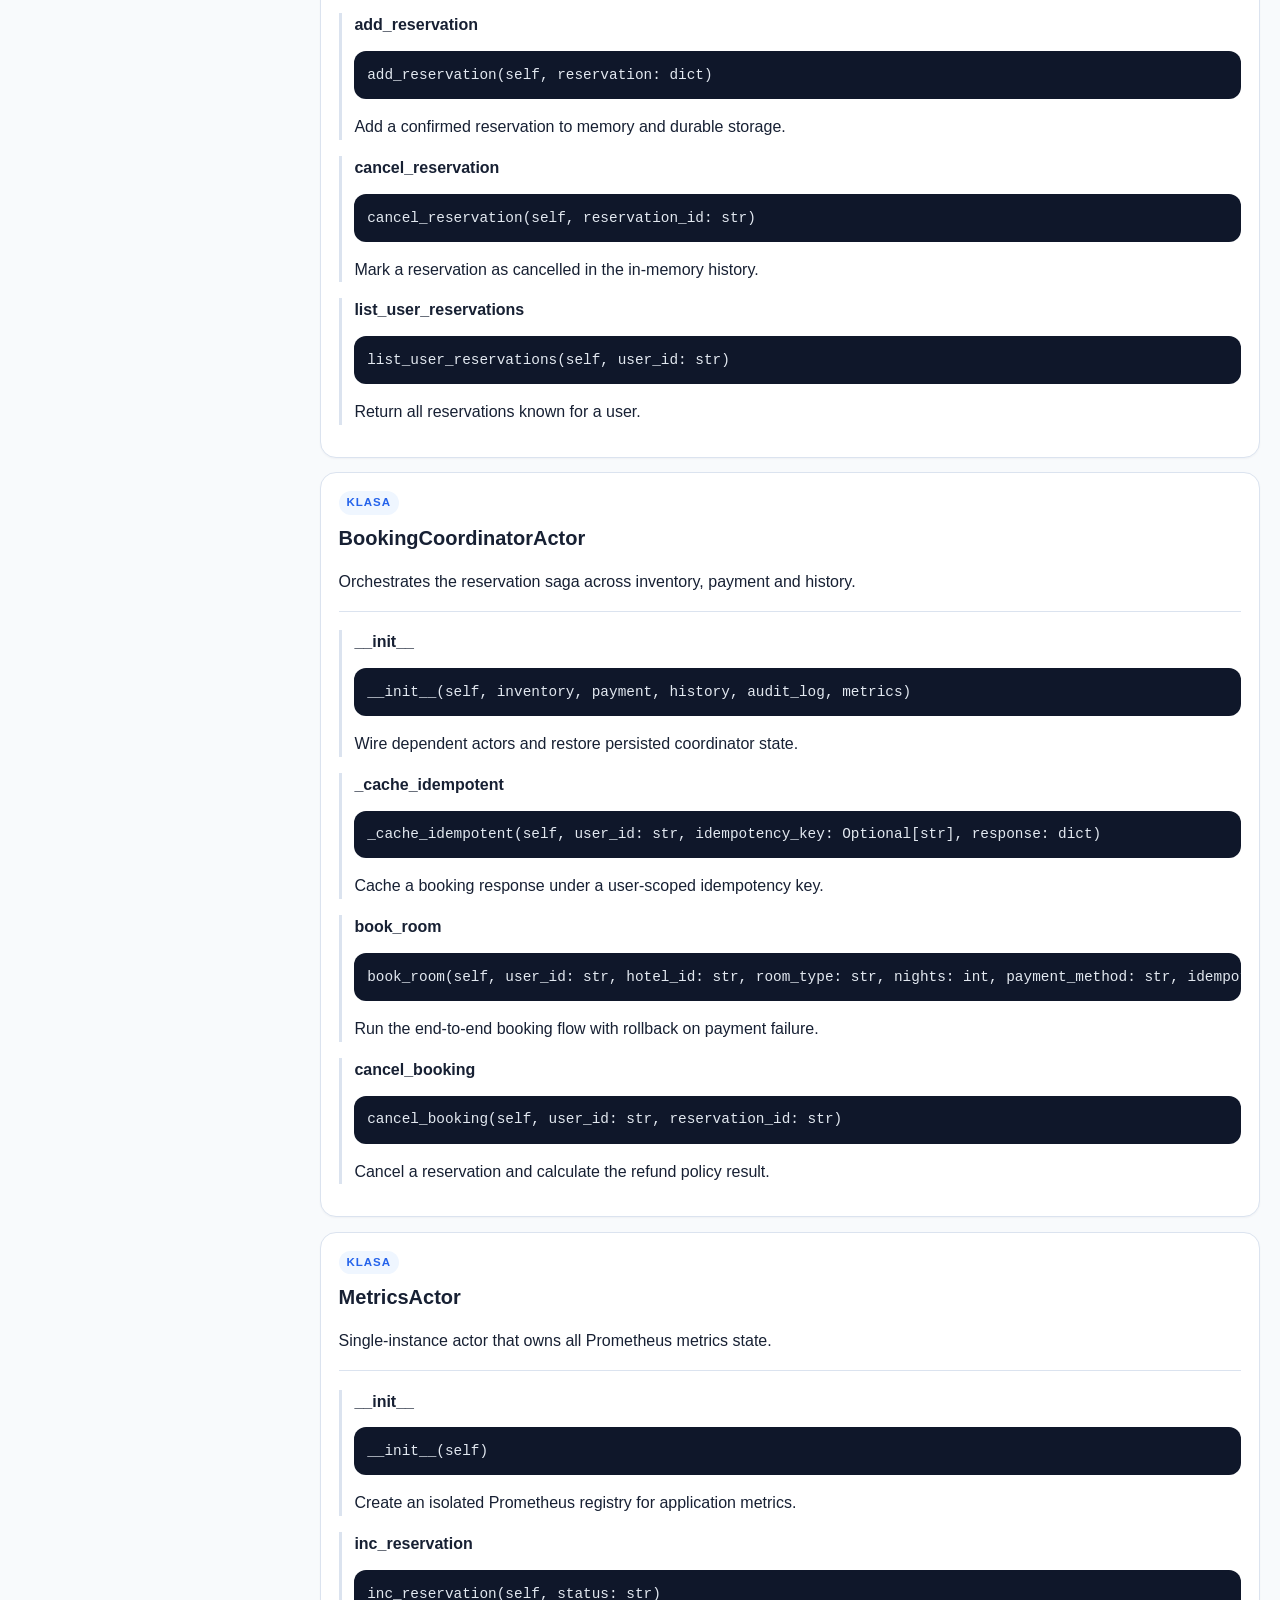
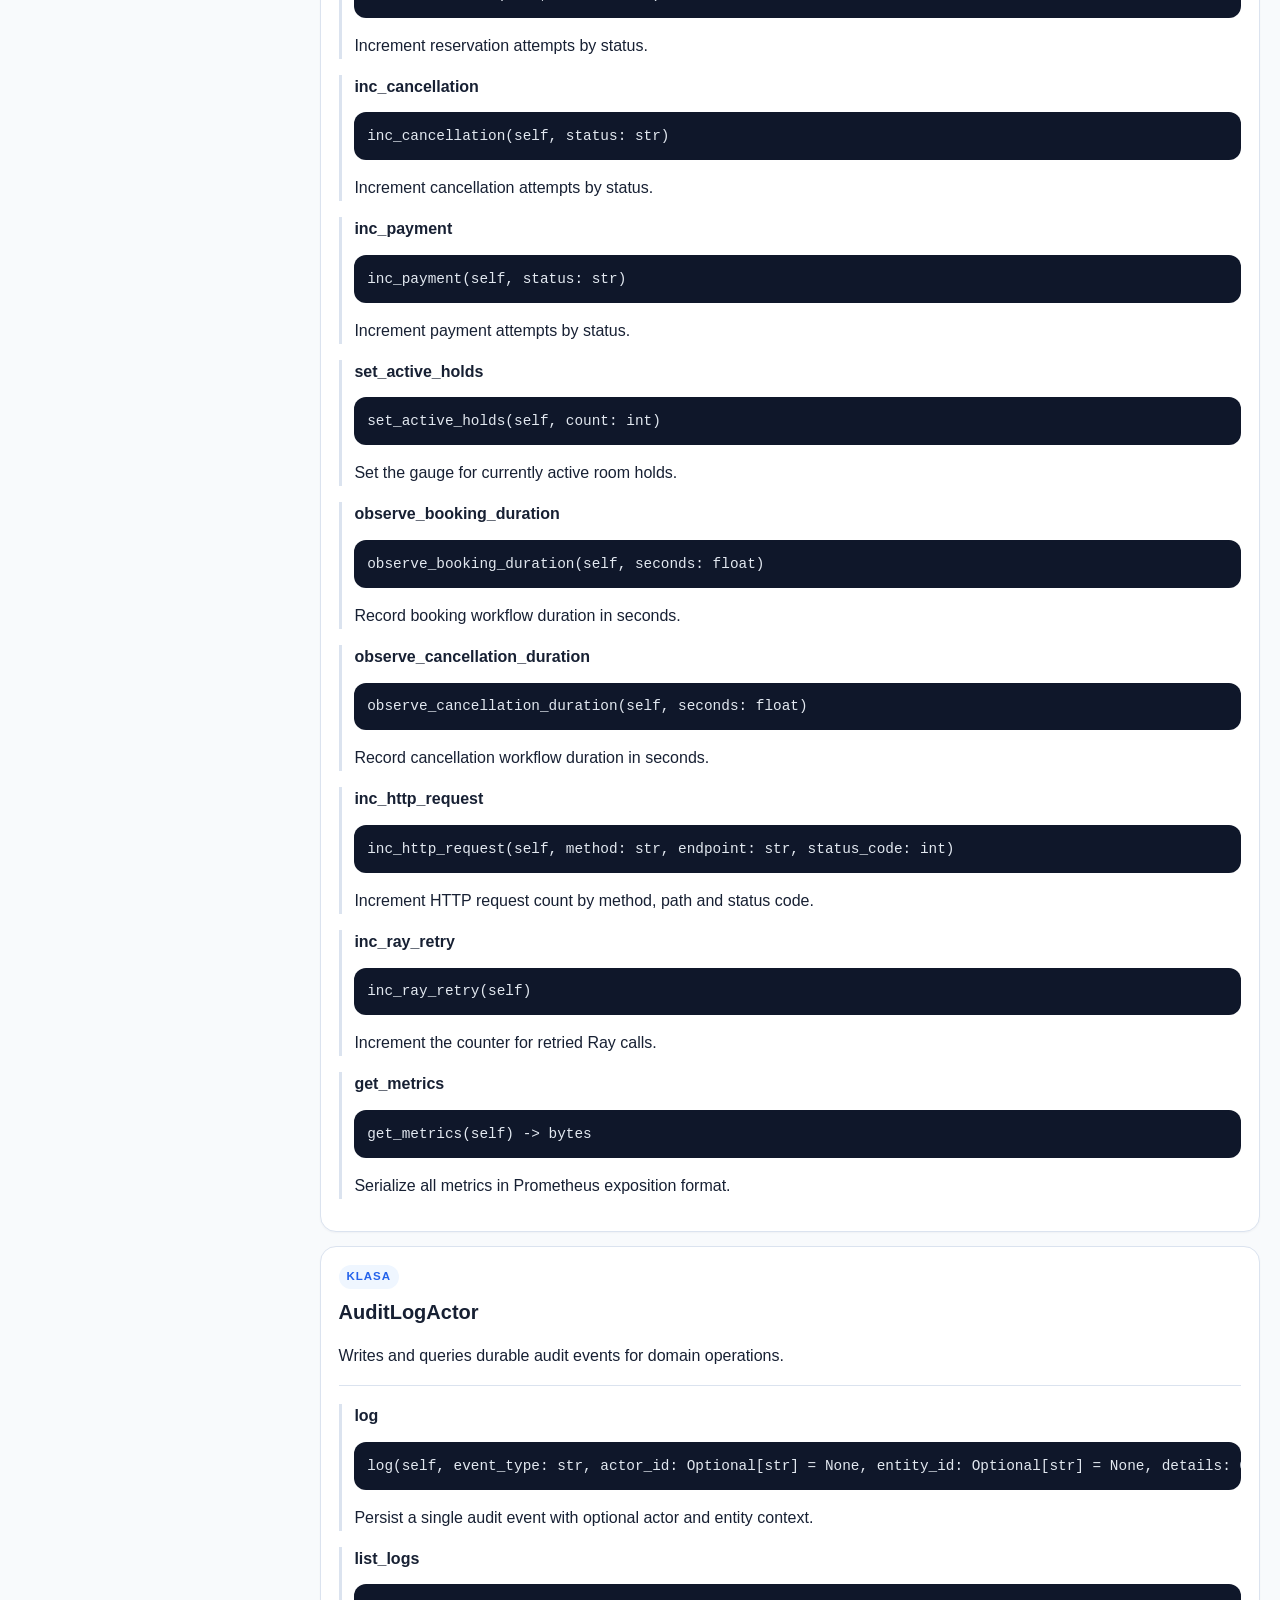
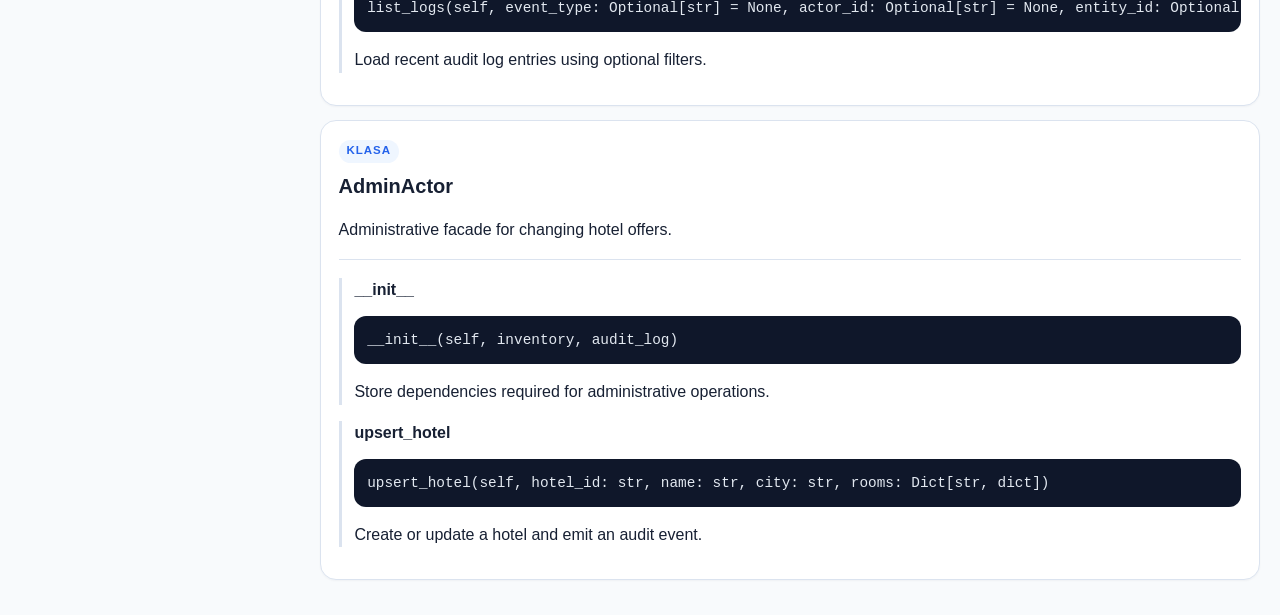
==== commit ad5ef052: "tests and updated docs" ====
--- a/docs/pydoc/index.html
+++ b/docs/pydoc/index.html
@@ -27,7 +27,7 @@
 <body>
 <header>
 <h1>Ray Hotel - dokumentacja pydoc</h1>
-<p>Jedna strona z zakladkami modulow oraz przewijaniem do funkcji, klas i metod.</p>
+<p>Jedna strona z zakladkami modulow. <a href='../load_tests/index.html' style='color:var(--brand);font-weight:650'>Testy obciazeniowe</a></p>
 <div class='tabs'><button class='tab active' type='button' data-module='actors'>actors</button><button class='tab' type='button' data-module='db'>db</button><button class='tab' type='button' data-module='main'>main</button><button class='tab' type='button' data-module='models'>models</button></div>
 </header>
 <div class='layout'>
